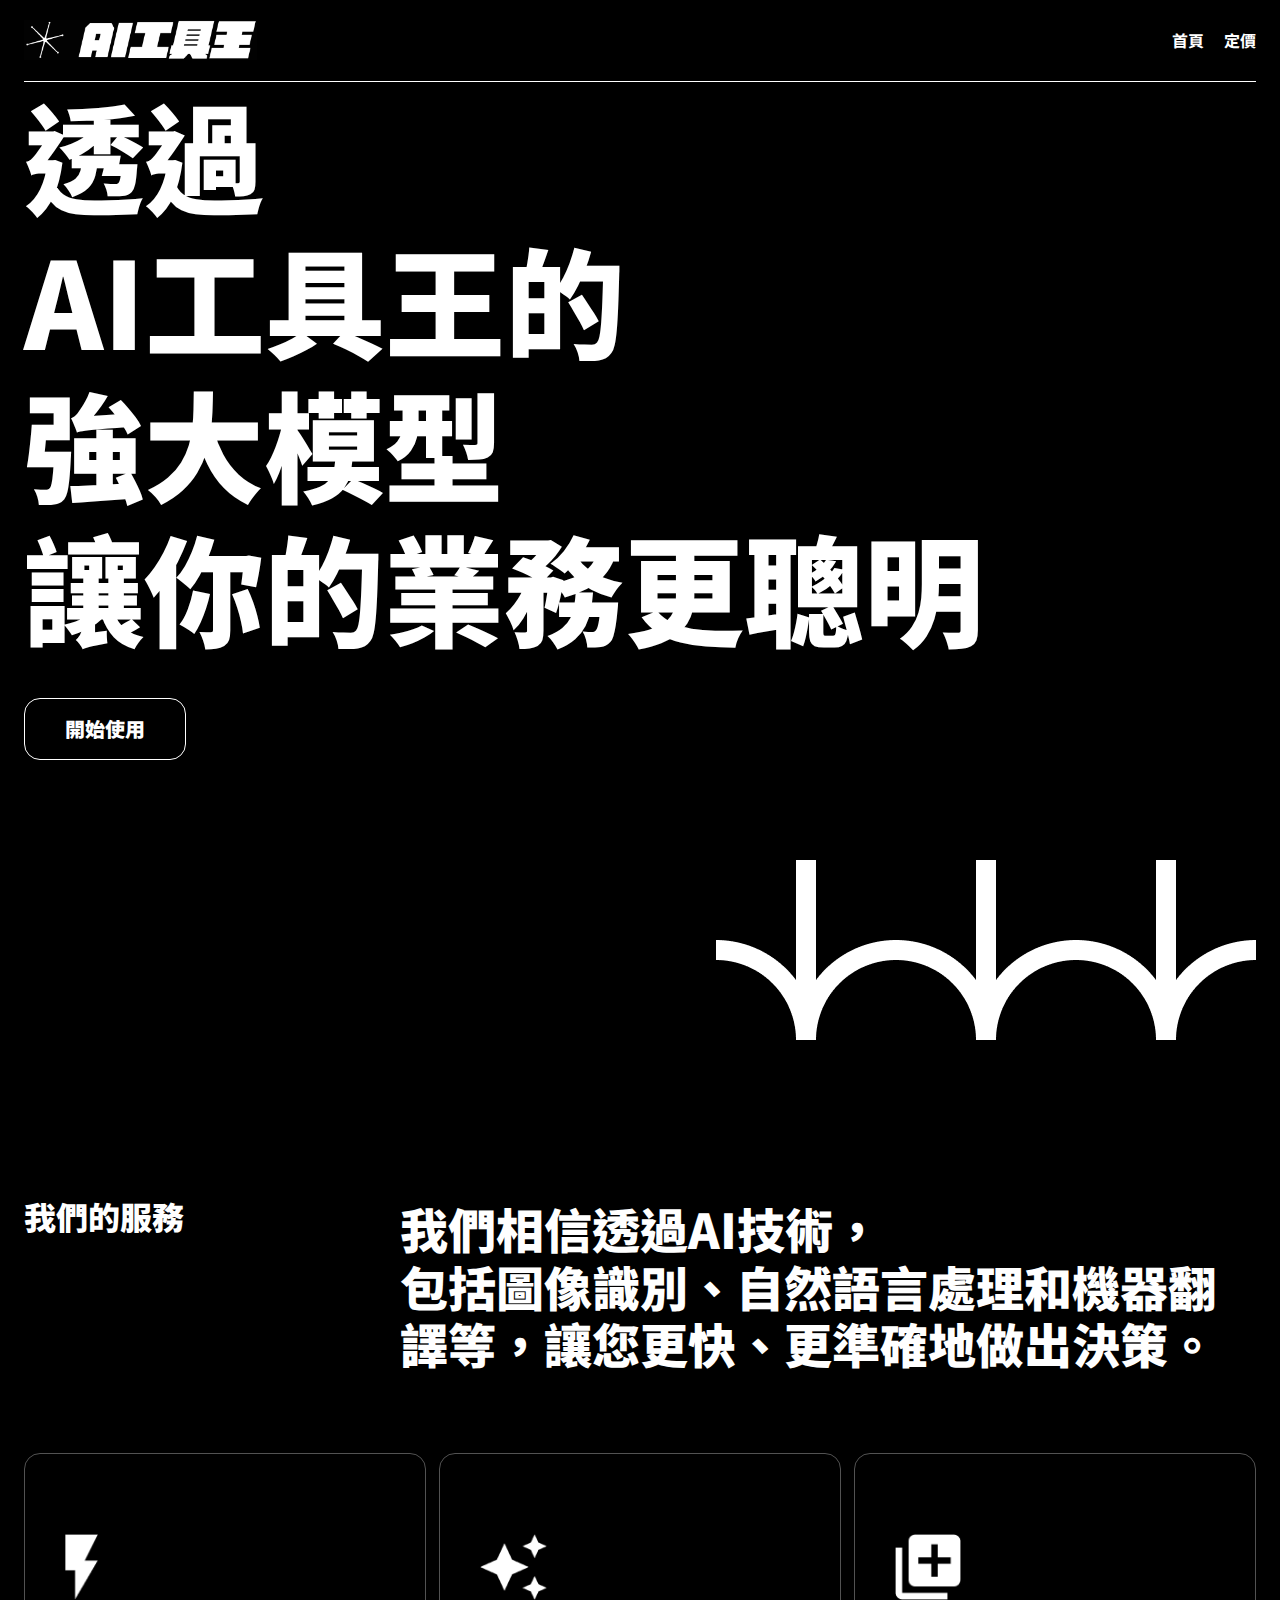
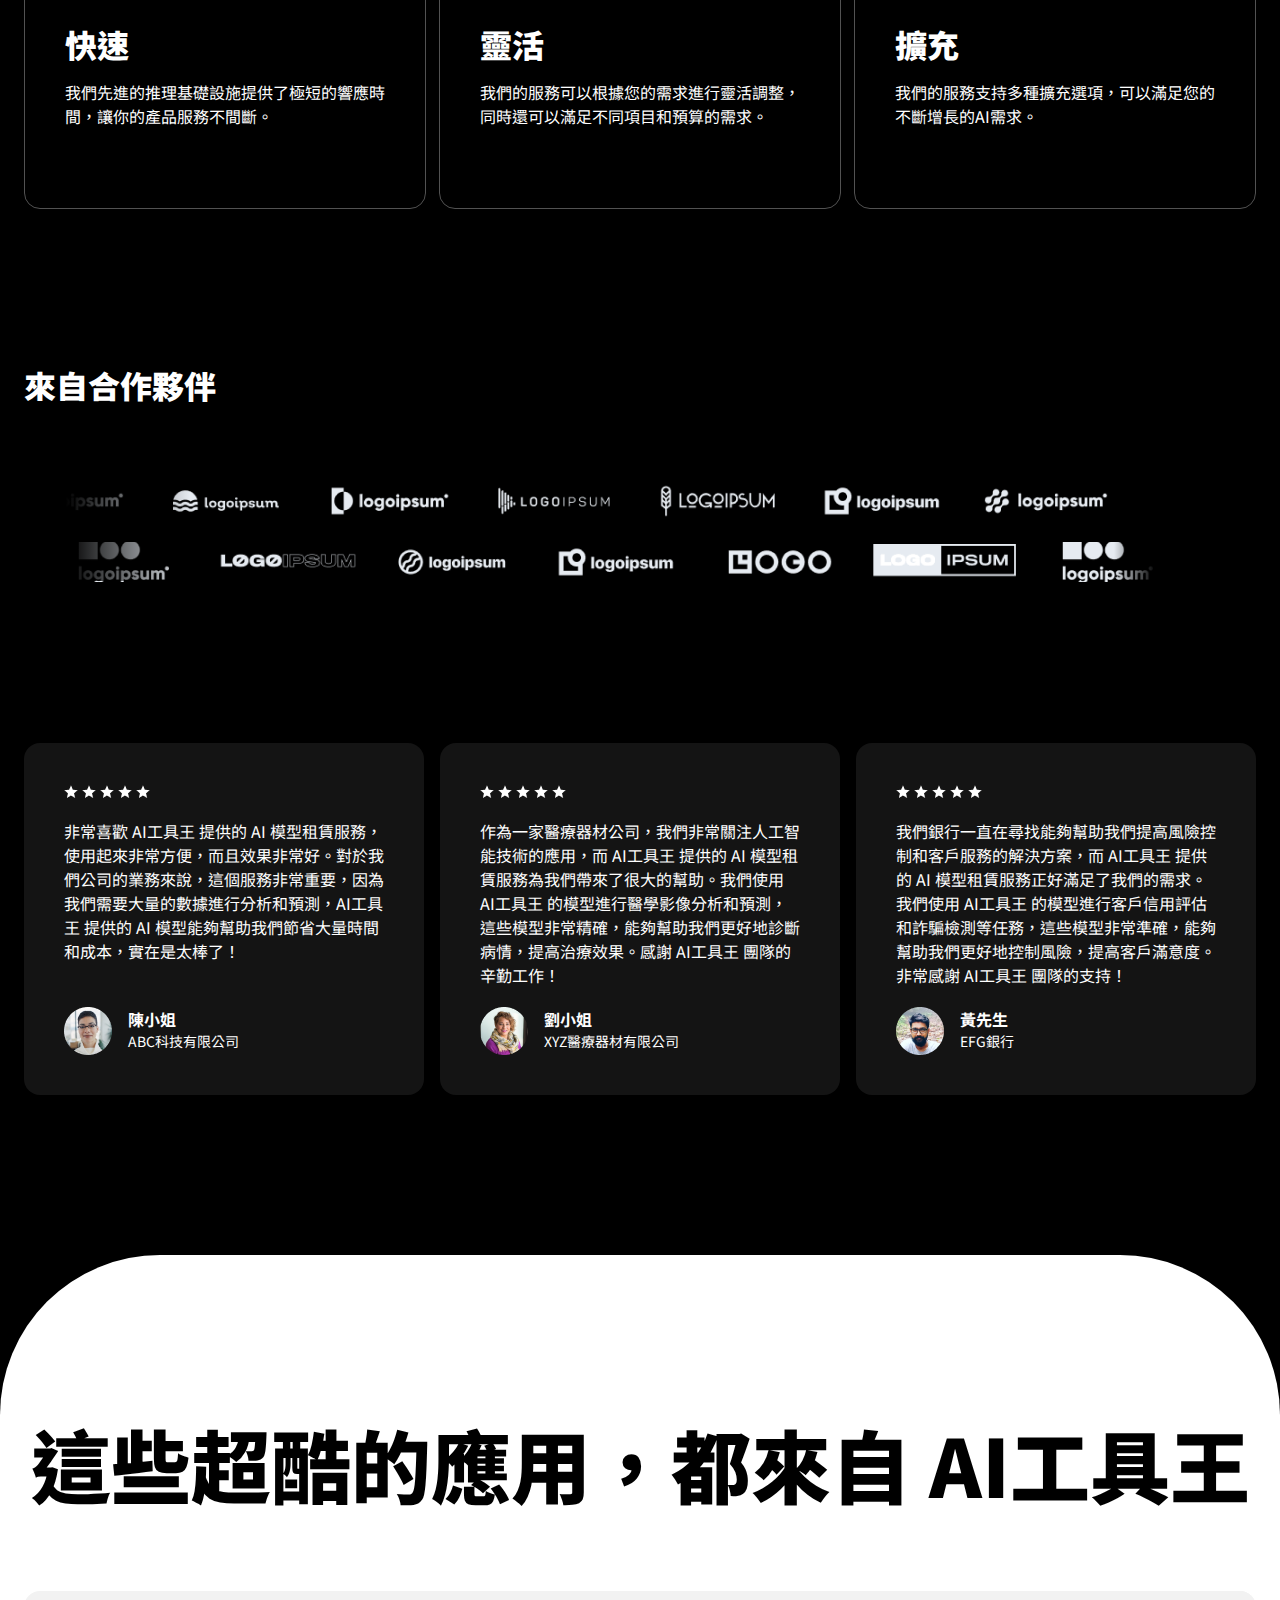
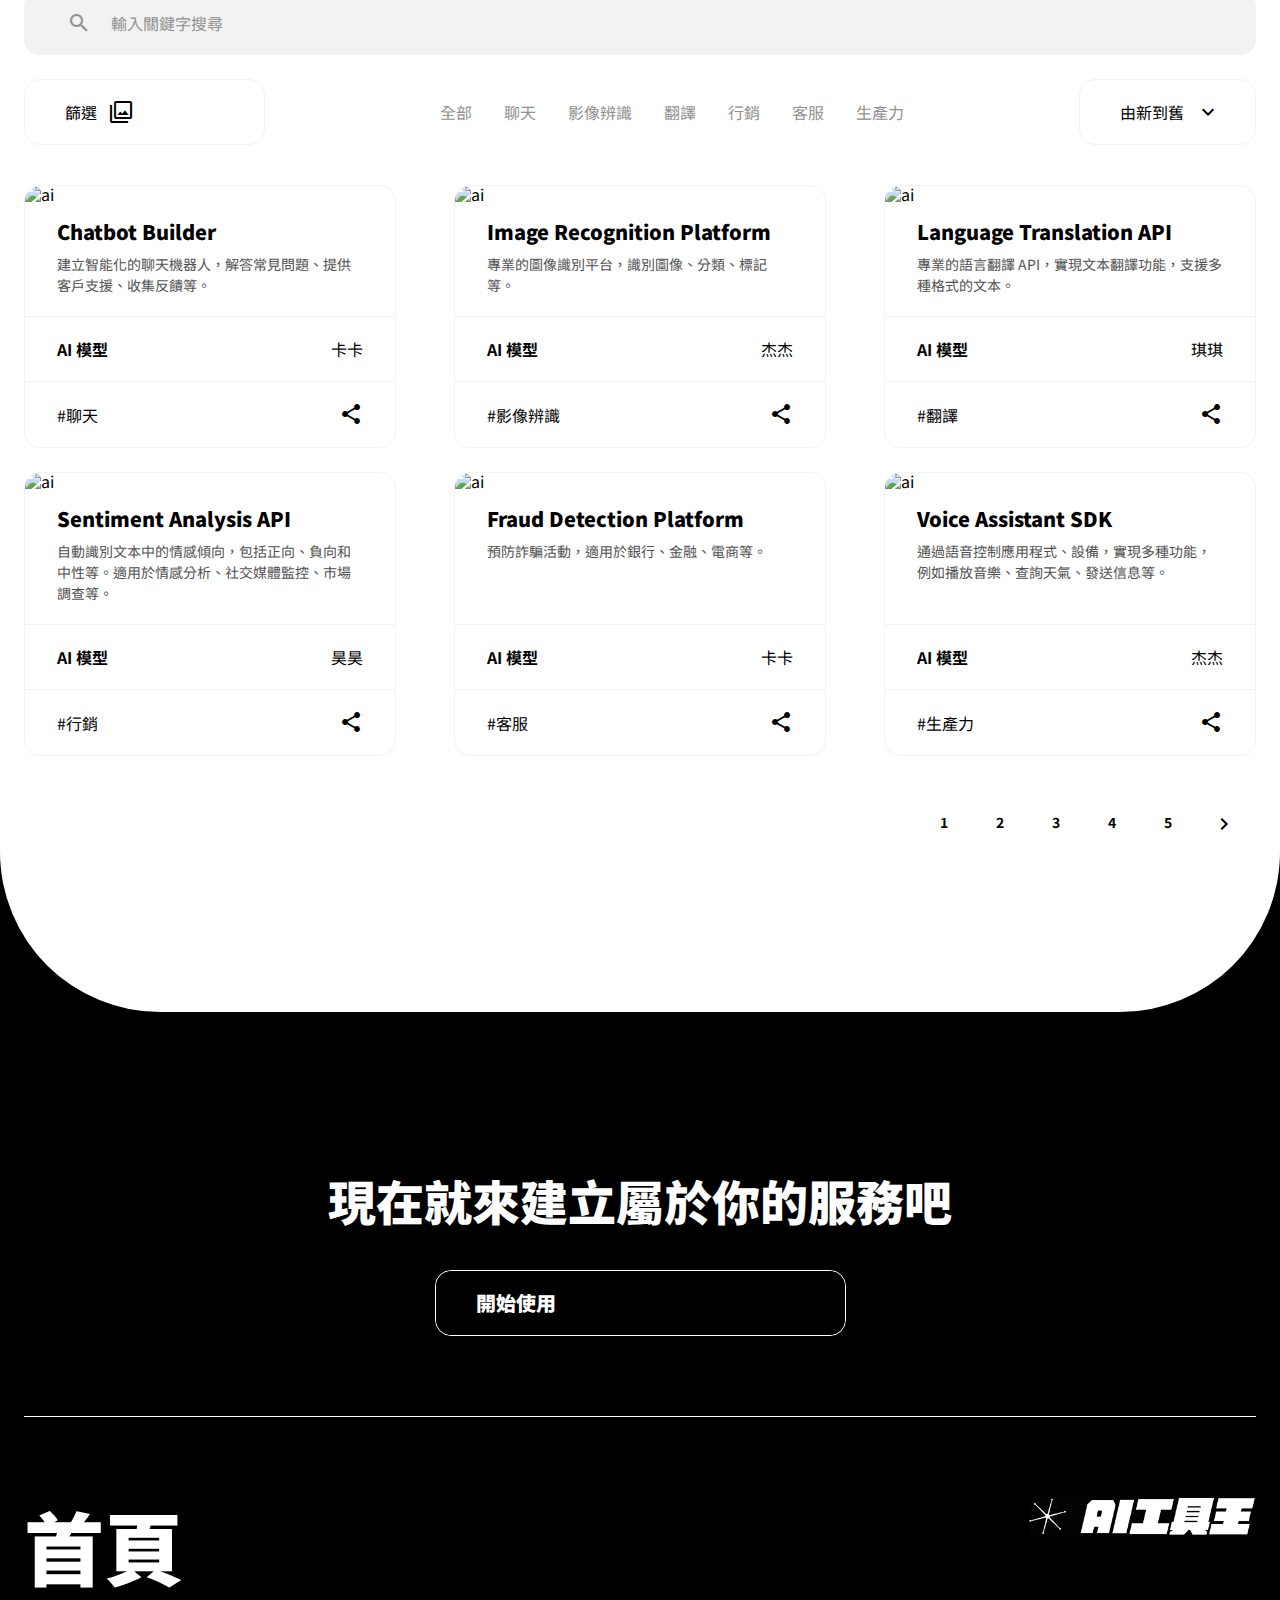
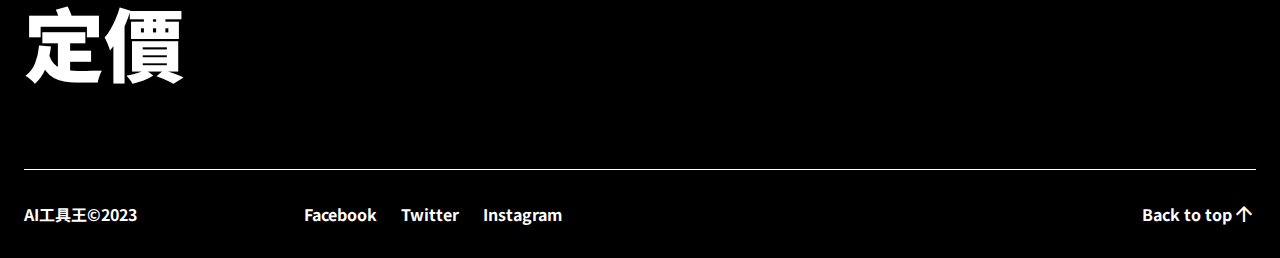
==== index.html @ cfaed9cd "lv2" ====
<!DOCTYPE html>
<html lang="en">
  <head>
    <meta charset="UTF-8" />
    <meta http-equiv="X-UA-Compatible" content="IE=edge" />
    <meta name="viewport" content="width=device-width, initial-scale=1.0" />
    <link
      href="https://fonts.googleapis.com/icon?family=Material+Icons"
      rel="stylesheet"
    />
    <link
      href="https://fonts.googleapis.com/css2?family=Noto+Sans+TC:wght@400;700;900&display=swap"
      rel="stylesheet"
    />
    <link
      rel="stylesheet"
      href="https://unpkg.com/swiper@8/swiper-bundle.min.css"
    />
    <script
      src="https://code.jquery.com/jquery-3.4.1.min.js"
      integrity="sha256-CSXorXvZcTkaix6Yvo6HppcZGetbYMGWSFlBw8HfCJo="
      crossorigin="anonymous"
    ></script>
    <link rel="stylesheet" href="./style.css" />
    <title>AI工具王</title>
  </head>
  <body>
    <div class="wrap">
      <!-- navbar -->
      <nav>
        <div class="nav-logo">
          <a href="#"><img src="./img/logo.png" alt="logo" /></a>
        </div>
        <button class="hbgIcon" type="button">
          <img src="./img/hamburger.png" alt="hamburger" />
        </button>
        <div class="menu">
          <ul>
            <li><a href="./index.html">首頁</a></li>
            <li><a href="./page.html">定價</a></li>
          </ul>
        </div>
      </nav>
      <main>
        <!-- landing page -->
        <div class="landing">
          <div class="landing-top">
            <h1>
              透過
              <br />
              AI工具王的
              <br />
              強大模型
              <br />
              讓你的業務更聰明
            </h1>
            <input type="button" value="開始使用" />
          </div>
          <div class="animate">
            <img class="img1" src="./img/3.png" alt="grass" />
            <img class="img2" src="./img/3.png" alt="grass" />
            <img class="img3" src="./img/3.png" alt="grass" />
          </div>
        </div>
        <!-- service -->
        <div class="service">
          <div class="service-left">
            <h2>我們的服務</h2>
          </div>
          <div class="service-right">
            <p>
              我們相信透過AI技術，
              <br />
              包括圖像識別、自然語言處理和機器翻譯等，讓您更快、更準確地做出決策。
            </p>
          </div>
        </div>
        <!-- benefit -->
        <div class="benefit">
          <div class="card">
            <img src="./img/Vector.png" alt="flash" />
            <h3>快速</h3>
            <p>
              我們先進的推理基礎設施提供了極短的響應時間，讓你的產品服務不間斷。
            </p>
          </div>
          <div class="card">
            <img src="./img/Vector (1).png" alt="flex" />
            <h3>靈活</h3>
            <p>
              我們的服務可以根據您的需求進行靈活調整，同時還可以滿足不同項目和預算的需求。
            </p>
          </div>
          <div class="card">
            <img src="./img/Vector (2).png" alt="bonus" />
            <h3>擴充</h3>
            <p>我們的服務支持多種擴充選項，可以滿足您的不斷增長的AI需求。</p>
          </div>
        </div>
        <!-- partner -->
        <div class="partner">
          <div class="partner-top">
            <h2>來自合作夥伴</h2>
          </div>
          <div class="partner-down">
            <div class="mask-left"></div>
            <div class="mask-right"></div>
            <div class="scrollable-container">
              <div class="p-top">
                <img src="./img/sectionC/1.png" alt="partner" />
                <img src="./img/sectionC/2.png" alt="partner" />
                <img src="./img/sectionC/3.png" alt="partner" />
                <img src="./img/sectionC/4.png" alt="partner" />
                <img src="./img/sectionC/5.png" alt="partner" />
                <img src="./img/sectionC/6.png" alt="partner" />
                <img src="./img/sectionC/7.png" alt="partner" />
                <img src="./img/sectionC/2.png" alt="partner" />
              </div>
              <div class="p-down">
                <img src="./img/sectionC/8.png" alt="partner" />
                <img src="./img/sectionC/9.png" alt="partner" />
                <img src="./img/sectionC/10.png" alt="partner" />
                <img src="./img/sectionC/11.png" alt="partner" />
                <img src="./img/sectionC/12.png" alt="partner" />
                <img src="./img/sectionC/13.png" alt="partner" />
                <img src="./img/sectionC/14.png" alt="partner" />
              </div>
            </div>
          </div>
        </div>
        <!-- share -->

        <!-- Slider main container -->
        <div class="swiper">
          <!-- Additional required wrapper -->
          <div class="swiper-wrapper">
            <!-- Slides -->
            <div class="swiper-slide">
              <div class="share">
                <div class="share-top">
                  <ul>
                    <li><img src="./img/sectionD/star.png" alt="star" /></li>
                    <li><img src="./img/sectionD/star.png" alt="star" /></li>
                    <li><img src="./img/sectionD/star.png" alt="star" /></li>
                    <li><img src="./img/sectionD/star.png" alt="star" /></li>
                    <li><img src="./img/sectionD/star.png" alt="star" /></li>
                  </ul>
                  <p>
                    非常喜歡 AI工具王 提供的 AI
                    模型租賃服務，使用起來非常方便，而且效果非常好。對於我們公司的業務來說，這個服務非常重要，因為我們需要大量的數據進行分析和預測，AI工具王
                    提供的 AI 模型能夠幫助我們節省大量時間和成本，實在是太棒了！
                  </p>
                </div>
                <div class="share-down">
                  <img src="./img/sectionD/chen.png" alt="ms.chen" />
                  <div class="br">
                    <span>陳小姐</span>
                    <p>ABC科技有限公司</p>
                  </div>
                </div>
              </div>
            </div>
            <div class="swiper-slide">
              <div class="share">
                <div class="share-top">
                  <ul>
                    <li><img src="./img/sectionD/star.png" alt="star" /></li>
                    <li><img src="./img/sectionD/star.png" alt="star" /></li>
                    <li><img src="./img/sectionD/star.png" alt="star" /></li>
                    <li><img src="./img/sectionD/star.png" alt="star" /></li>
                    <li><img src="./img/sectionD/star.png" alt="star" /></li>
                  </ul>
                  <p>
                    作為一家醫療器材公司，我們非常關注人工智能技術的應用，而
                    AI工具王 提供的 AI
                    模型租賃服務為我們帶來了很大的幫助。我們使用 AI工具王
                    的模型進行醫學影像分析和預測，這些模型非常精確，能夠幫助我們更好地診斷病情，提高治療效果。感謝
                    AI工具王 團隊的辛勤工作！
                  </p>
                </div>
                <div class="share-down">
                  <img src="./img/sectionD/liu.png" alt="ms.liu" />
                  <div class="br">
                    <span>劉小姐</span>
                    <p>XYZ醫療器材有限公司</p>
                  </div>
                </div>
              </div>
            </div>
            <div class="swiper-slide">
              <div class="share">
                <div class="share-top">
                  <ul>
                    <li><img src="./img/sectionD/star.png" alt="star" /></li>
                    <li><img src="./img/sectionD/star.png" alt="star" /></li>
                    <li><img src="./img/sectionD/star.png" alt="star" /></li>
                    <li><img src="./img/sectionD/star.png" alt="star" /></li>
                    <li><img src="./img/sectionD/star.png" alt="star" /></li>
                  </ul>
                  <p>
                    我們銀行一直在尋找能夠幫助我們提高風險控制和客戶服務的解決方案，而
                    AI工具王 提供的 AI
                    模型租賃服務正好滿足了我們的需求。我們使用 AI工具王
                    的模型進行客戶信用評估和詐騙檢測等任務，這些模型非常準確，能夠幫助我們更好地控制風險，提高客戶滿意度。非常感謝
                    AI工具王 團隊的支持！
                  </p>
                </div>
                <div class="share-down">
                  <img src="./img/sectionD/huang.png" alt="mr.huang" />
                  <div class="br">
                    <span>黃先生</span>
                    <p>EFG銀行</p>
                  </div>
                </div>
              </div>
            </div>
          </div>

          <!-- If we need navigation buttons -->
          <div class="swiper-pagination"></div>
        </div>

        <div class="share-block">
          <div class="share">
            <div class="share-top">
              <ul>
                <li><img src="./img/sectionD/star.png" alt="star" /></li>
                <li><img src="./img/sectionD/star.png" alt="star" /></li>
                <li><img src="./img/sectionD/star.png" alt="star" /></li>
                <li><img src="./img/sectionD/star.png" alt="star" /></li>
                <li><img src="./img/sectionD/star.png" alt="star" /></li>
              </ul>
              <p>
                非常喜歡 AI工具王 提供的 AI
                模型租賃服務，使用起來非常方便，而且效果非常好。對於我們公司的業務來說，這個服務非常重要，因為我們需要大量的數據進行分析和預測，AI工具王
                提供的 AI 模型能夠幫助我們節省大量時間和成本，實在是太棒了！
              </p>
            </div>
            <div class="share-down">
              <img src="./img/sectionD/chen.png" alt="ms.chen" />
              <div class="br">
                <span>陳小姐</span>
                <p>ABC科技有限公司</p>
              </div>
            </div>
          </div>
          <div class="share">
            <div class="share-top">
              <ul>
                <li><img src="./img/sectionD/star.png" alt="star" /></li>
                <li><img src="./img/sectionD/star.png" alt="star" /></li>
                <li><img src="./img/sectionD/star.png" alt="star" /></li>
                <li><img src="./img/sectionD/star.png" alt="star" /></li>
                <li><img src="./img/sectionD/star.png" alt="star" /></li>
              </ul>
              <p>
                作為一家醫療器材公司，我們非常關注人工智能技術的應用，而
                AI工具王 提供的 AI 模型租賃服務為我們帶來了很大的幫助。我們使用
                AI工具王
                的模型進行醫學影像分析和預測，這些模型非常精確，能夠幫助我們更好地診斷病情，提高治療效果。感謝
                AI工具王 團隊的辛勤工作！
              </p>
            </div>
            <div class="share-down">
              <img src="./img/sectionD/liu.png" alt="ms.liu" />
              <div class="br">
                <span>劉小姐</span>
                <p>XYZ醫療器材有限公司</p>
              </div>
            </div>
          </div>
          <div class="share">
            <div class="share-top">
              <ul>
                <li><img src="./img/sectionD/star.png" alt="star" /></li>
                <li><img src="./img/sectionD/star.png" alt="star" /></li>
                <li><img src="./img/sectionD/star.png" alt="star" /></li>
                <li><img src="./img/sectionD/star.png" alt="star" /></li>
                <li><img src="./img/sectionD/star.png" alt="star" /></li>
              </ul>
              <p>
                我們銀行一直在尋找能夠幫助我們提高風險控制和客戶服務的解決方案，而
                AI工具王 提供的 AI 模型租賃服務正好滿足了我們的需求。我們使用
                AI工具王
                的模型進行客戶信用評估和詐騙檢測等任務，這些模型非常準確，能夠幫助我們更好地控制風險，提高客戶滿意度。非常感謝
                AI工具王 團隊的支持！
              </p>
            </div>
            <div class="share-down">
              <img src="./img/sectionD/huang.png" alt="mr.huang" />
              <div class="br">
                <span>黃先生</span>
                <p>EFG銀行</p>
              </div>
            </div>
          </div>
        </div>
      </main>
    </div>

    <!-- section tool -->
    <section>
      <div class="bg-white">
        <div class="tools-width">
          <div class="tools">
            <h2>這些超酷的應用，都來自 AI工具王</h2>
            <div class="search">
              <a href="#"> <span class="material-icons"> search </span></a>
              <input class="tools-input" type="input" value="輸入關鍵字搜尋" />
            </div>

            <!-- tools search -->
            <div class="tools-search">
              <div class="input-img">
                <input type="button" value="篩選" />
                <span class="material-icons"> filter_alt </span>
              </div>

              <div class="ul-list">
                <ul>
                  <li><a href="#">全部</a></li>
                  <li><a href="#">聊天</a></li>
                  <li><a href="#">影像辨識</a></li>
                  <li><a href="#">翻譯</a></li>
                  <li><a href="#">行銷</a></li>
                  <li><a href="#">客服</a></li>
                  <li><a href="#">生產力</a></li>
                </ul>
              </div>

              <div class="input-img">
                <input type="button" value="由新到舊" />
                <span class="material-icons"> expand_more</span>
              </div>
            </div>

            <!-- tools list -->
            <div class="tool-list">
              <ul class="containerB">
                <li class="card">
                  <div class="card-img">
                    <img
                      src="https://raw.githubusercontent.com/hexschool/2022-web-layout-training/main/2023web-camp/tool1.png"
                      alt="ai"
                    />
                  </div>
                  <h3>Chatbot Builder</h3>
                  <p class="cardP">
                    建立智能化的聊天機器人，解答常見問題、提供客戶支援、收集反饋等。
                  </p>
                  <div class="card-item">
                    <p class="pBold">AI 模型</p>
                    <p>卡卡</p>
                  </div>
                  <div class="card-item">
                    <span>#聊天</span>
                    <a href="#"><span class="material-icons"> share </span></a>
                  </div>
                </li>
                <!-- <li class="card" id="list"></li> -->

                <li class="card">
                  <div class="card-img">
                    <img
                      src="https://github.com/hexschool/2022-web-layout-training/blob/main/2023web-camp/tool2.png?raw=true"
                      alt="ai"
                    />
                  </div>

                  <h3>Image Recognition Platform</h3>
                  <p class="cardP">
                    專業的圖像識別平台，識別圖像、分類、標記等。
                  </p>
                  <div class="card-item">
                    <p class="pBold">AI 模型</p>
                    <p>杰杰</p>
                  </div>
                  <div class="card-item">
                    <span>#影像辨識</span>
                    <a href="#"><span class="material-icons"> share </span></a>
                  </div>
                </li>

                <li class="card">
                  <div class="card-img">
                    <img
                      src="https://github.com/hexschool/2022-web-layout-training/blob/main/2023web-camp/tool3.png?raw=true"
                      alt="ai"
                    />
                  </div>

                  <h3>Language Translation API</h3>
                  <p class="cardP">
                    專業的語言翻譯 API，實現文本翻譯功能，支援多種格式的文本。
                  </p>
                  <div class="card-item">
                    <p class="pBold">AI 模型</p>
                    <p>琪琪</p>
                  </div>
                  <div class="card-item">
                    <span>#翻譯</span>
                    <a href="#"><span class="material-icons"> share </span></a>
                  </div>
                </li>

                <li class="card">
                  <div class="card-img">
                    <img
                      src="https://github.com/hexschool/2022-web-layout-training/blob/main/2023web-camp/tool4.png?raw=true"
                      alt="ai"
                    />
                  </div>

                  <h3>Sentiment Analysis API</h3>
                  <p class="cardP">
                    自動識別文本中的情感傾向，包括正向、負向和中性等。適用於情感分析、社交媒體監控、市場調查等。
                  </p>
                  <div class="card-item">
                    <p class="pBold">AI 模型</p>
                    <p>昊昊</p>
                  </div>
                  <div class="card-item">
                    <span>#行銷</span>
                    <a href="#"><span class="material-icons"> share </span></a>
                  </div>
                </li>

                <li class="card">
                  <div class="card-img">
                    <img
                      src="https://github.com/hexschool/2022-web-layout-training/blob/main/2023web-camp/tool5.png?raw=true"
                      alt="ai"
                    />
                  </div>

                  <h3>Fraud Detection Platform</h3>
                  <p class="cardP">預防詐騙活動，適用於銀行、金融、電商等。</p>
                  <div class="card-item">
                    <p class="pBold">AI 模型</p>
                    <p>卡卡</p>
                  </div>
                  <div class="card-item">
                    <span>#客服</span>
                    <a href="#"><span class="material-icons"> share </span></a>
                  </div>
                </li>

                <li class="card">
                  <div class="card-img">
                    <img
                      src="https://github.com/hexschool/2022-web-layout-training/blob/main/2023web-camp/tool6.png?raw=true"
                      alt="ai"
                    />
                  </div>

                  <h3>Voice Assistant SDK</h3>
                  <p class="cardP">
                    通過語音控制應用程式、設備，實現多種功能，例如播放音樂、查詢天氣、發送信息等。
                  </p>
                  <div class="card-item">
                    <p class="pBold">AI 模型</p>
                    <p>杰杰</p>
                  </div>
                  <div class="card-item">
                    <span>#生產力</span>
                    <a href="#"><span class="material-icons"> share </span></a>
                  </div>
                </li>
              </ul>
            </div>
            <!-- tools pagenation -->
            <div class="pagenation">
              <ul>
                <li><a href="#">1</a></li>
                <li><a href="#">2</a></li>
                <li><a href="#">3</a></li>
                <li><a href="#">4</a></li>
                <li><a href="#">5</a></li>
                <li>
                  <a href="#"
                    ><span class="material-icons"> navigate_next </span></a
                  >
                </li>
              </ul>
            </div>
          </div>
        </div>
      </div>
    </section>

    <footer>
      <div class="switch">
        <h2>現在就來建立屬於你的服務吧</h2>
        <div class="input-imgB">
          <a href="#">
            開始使用
            <span class="material-icons"> north_east </span></a
          >
        </div>
      </div>

      <!-- footer -->
      <div class="footer">
        <div class="footer-top">
          <div class="top-L">
            <h2>
              首頁
              <br />
              定價
            </h2>
          </div>
          <div class="top-R">
            <a href="#"><img src="./img/logo.png" alt="logo" /></a>
          </div>
        </div>
        <div class="footer-bottom">
          <div class="bottom-L">
            <p>AI工具王©2023</p>
          </div>
          <div class="bottom-M">
            <a href="#">Facebook</a>
            <a href="#">Twitter</a>
            <a href="#">Instagram</a>
          </div>
          <div class="bottom-R">
            <button type="button" id="BackTop" class="toTop">
              Back to top<span class="material-icons"> arrow_upward </span>
            </button>
          </div>
        </div>
      </div>
    </footer>
    <script src="https://unpkg.com/swiper@8/swiper-bundle.min.js"></script>
    <script src="./all.js"></script>
  </body>
</html>
---- style.css ----
* {
  margin: 0;
  padding: 0;
  border: 0;
  font-size: 100%;
  font: inherit;
  vertical-align: baseline;
  font-family: "Noto Sans TC", sans-serif;
}

/* HTML5 display-role reset for older browsers */
article, aside, details, figcaption, figure,
footer, header, hgroup, menu, nav, section {
  display: block;
}

body {
  line-height: 1;
  background-color: #000;
}

ol, ul {
  list-style: none;
}

blockquote, q {
  quotes: none;
}

blockquote:before, blockquote:after,
q:before, q:after {
  content: "";
  content: none;
}

table {
  border-collapse: collapse;
  border-spacing: 0;
}

img {
  max-width: 100%;
  height: auto;
}

/* --blank line-- */
.wrap {
  margin: 0 auto;
  max-width: 1296px;
  padding: 0 24px;
}

nav {
  display: flex;
  align-items: center;
  justify-content: space-between;
  border-bottom: 1px solid white;
}
nav .nav-logo {
  width: 18.89%;
  margin: 20px 0;
}
nav .hbgIcon {
  display: none;
}
nav .menu ul {
  display: flex;
  color: #fff;
}
nav .menu a {
  margin-left: 20px;
  font-weight: 700;
  color: #fff;
  text-decoration: none;
}

main .landing-top h1 {
  color: #fff;
  font-weight: 900;
  font-size: 120px;
  line-height: 1.2;
}
main .landing-top input {
  color: #fff;
  background-color: #000;
  border: 1px solid #fff;
  padding: 20px 40px;
  border-radius: 16px;
  font-size: 20px;
  font-weight: 900;
  margin-top: 40px;
  cursor: pointer;
}
main .landing-top input:hover {
  background-color: #fff;
  color: #000;
}
main .animate {
  display: flex;
  justify-content: flex-end;
  margin-top: 100px;
  background: transparent;
  overflow: hidden;
}
main .service {
  display: flex;
  flex-wrap: wrap;
  justify-content: space-between;
  color: #fff;
  margin-top: 160px;
}
main .service .service-left {
  font-size: 32px;
  font-weight: 900;
  margin-bottom: 24px;
}
main .service .service-right {
  font-size: 48px;
  font-weight: 900;
  line-height: 1.2;
  max-width: 856px;
}
main .benefit {
  display: flex;
  justify-content: space-between;
  margin-top: 80px;
}
main .benefit .card {
  padding: 80px 40px;
  color: #fff;
  border: 1px solid #525252;
  border-radius: 16px;
  width: 26%;
}
main .benefit .card img {
  height: 66.67px;
  margin-bottom: 26.67px;
}
main .benefit .card h3 {
  color: #fff;
  font-size: 32px;
  font-weight: 900;
}
main .benefit .card p {
  margin-top: 20px;
  line-height: 1.5;
}
main .partner {
  margin-top: 160px;
}
main .partner .partner-top {
  color: #fff;
  font-size: 32px;
  font-weight: 900;
}
main .partner .mask-left {
  width: 13%;
  height: 20%;
  background: linear-gradient(to right, rgb(0, 0, 0) 0%, rgb(0, 0, 0) 25%, rgba(0, 0, 0, 0) 100%);
  position: absolute;
}
main .partner .mask-right {
  width: 13%;
  height: 20%;
  background: linear-gradient(to right, rgba(0, 0, 0, 0) 0%, rgb(0, 0, 0) 25%, rgb(0, 0, 0) 100%);
  position: absolute;
  right: 0;
}
main .partner .scrollable-container {
  overflow-x: auto;
  white-space: nowrap;
}
main .partner .p-top {
  margin: 80px 20px 0 20px;
}
main .partner .p-down {
  margin: 20px 20px 160px 20px;
}
main .share-block {
  display: flex;
  justify-content: space-between;
  color: #fff;
  margin-bottom: 160px;
}
main .share-block .share {
  display: flex;
  flex-direction: column;
  justify-content: space-between;
  width: 26%;
  background: rgba(255, 255, 255, 0.08);
  border-radius: 16px;
  padding: 40px;
}
main .share-block .share .share-top ul {
  display: flex;
  margin-bottom: 20px;
}
main .share-block .share .share-top li {
  margin-right: 4px;
}
main .share-block .share .share-top p {
  line-height: 1.5;
  margin-bottom: 20px;
}
main .share-block .share .share-down {
  display: flex;
  align-items: center;
}
main .share-block .share .share-down .br {
  margin: 0 0 0 16px;
}
main .share-block .share .share-down .br span {
  font-weight: 700;
}
main .share-block .share .share-down .br p {
  margin-top: 4px;
  font-size: 14px;
  line-height: 21px;
}
main .swiper {
  display: none;
}

section {
  /* big white */
  /* tools content */
  /* tools search */
  /* tools list */
  /* tools pagenation */
}
section .bg-white {
  background-color: #fff;
  border-radius: 160px;
  padding: 160px 0;
  margin-bottom: 80px;
}
section .tools-width {
  max-width: 1296px;
  margin: 0 auto;
  padding: 0 24px;
}
section .tools h2 {
  font-size: 80px;
  font-weight: 900;
  line-height: 1.2;
  margin-bottom: 80px;
  text-align: center;
}
section .search {
  display: flex;
  align-items: center;
  background: #F2F2F2;
  border-radius: 16px;
  margin-bottom: 24px;
}
section .search span {
  color: #919191;
  margin-left: 43px;
  padding: 20px 0;
}
section .tools-input {
  width: 100%;
  background: #F2F2F2;
  border-radius: 16px;
  padding: 20px;
  color: #919191;
  cursor: pointer;
}
section .tools-search {
  display: flex;
  justify-content: space-between;
  align-items: center;
  margin-bottom: 40px;
  flex-wrap: wrap;
}
section .input-img {
  padding: 20px 34.7px 20px 40px;
  display: flex;
  border: 1px solid #F2F2F2;
  border-radius: 16px;
  cursor: pointer;
}
section .input-img input {
  margin-right: 12px;
  background-color: #fff;
}
section .ul-list {
  overflow-x: auto;
  white-space: nowrap;
}
section .ul-list ul {
  display: flex;
}
section .ul-list li a {
  display: block;
  padding: 8px 16px;
  color: #919191;
  text-decoration: none;
  line-height: 1.5;
}
section .ul-list li a:hover {
  background: #F2F2F2;
  border-radius: 16px;
}
section .containerB {
  display: flex;
  flex-wrap: wrap;
  justify-content: space-between;
}
section .card {
  display: flex;
  flex-direction: column;
  border: 1px solid #F2F2F2;
  border-radius: 16px;
  width: 30%;
  overflow: hidden;
  margin-bottom: 24px;
}
section .card h3 {
  font-weight: 900;
  font-size: 20px;
  margin: 20px 32px 12px 32px;
}
section .cardP {
  font-size: 14px;
  line-height: 1.5;
  color: #525252;
  margin: 0 32px 20px 32px;
  flex-grow: 1;
}
section .card-item {
  display: flex;
  justify-content: space-between;
  align-items: center;
  padding: 20px 32px;
  border-top: 1px solid #F2F2F2;
}
section .card-item a {
  color: #000;
}
section .pBold {
  font-weight: 700;
  font-size: 16px;
  line-height: 1.5;
}
section .card-img {
  overflow: hidden;
}
section .card img:hover {
  transform: scale(1.2);
  transition: all 0.2s ease-out;
}
section .pagenation {
  margin-top: 16px;
}
section .pagenation ul {
  display: flex;
  justify-content: flex-end;
  padding-right: 4px;
}
section .pagenation a {
  display: flex;
  align-items: center;
  justify-content: center;
  font-weight: 700;
  font-size: 14px;
  line-height: 1.5;
  text-decoration: none;
  color: #020202;
  padding: 16px 4px;
  width: 48px;
}
section .pagenation a:hover {
  background: #000000;
  color: #fff;
  border-radius: 16px;
}

footer {
  max-width: 1296px;
  margin: 0 auto;
  padding: 0 24px;
  /* footer */
}
footer .switch {
  padding: 80px 0;
  color: #fff;
  display: flex;
  flex-direction: column;
  align-items: center;
}
footer .switch h2 {
  font-weight: 900;
  font-size: 48px;
  line-height: 1.2;
  margin-bottom: 40px;
}
footer .input-imgB {
  align-items: center;
  display: flex;
  border: 1px solid white;
  border-radius: 16px;
}
footer .input-imgB a {
  display: flex;
  font-weight: 900;
  font-size: 20px;
  line-height: 1.2;
  padding: 20px 0px 20px 40px;
  background-color: #000;
  color: #fff;
  border-radius: 16px;
  text-decoration: none;
}
footer .input-imgB a:hover {
  background-color: #fff;
  color: #000;
}
footer .input-imgB span {
  padding-right: 37px;
  padding-left: 12px;
}
footer .footer {
  border-top: 1px solid white;
}
footer .footer-top {
  display: flex;
  justify-content: space-between;
  margin: 80px 0;
}
footer .footer-top .top-L h2 {
  font-weight: 900;
  font-size: 80px;
  line-height: 1.2;
  color: #fff;
}
footer .footer-top .top-R img {
  width: 228.99px;
}
footer .footer-bottom {
  border-top: 1px solid white;
  display: grid;
  grid-template-columns: 1fr 3fr auto;
  align-items: center;
  padding: 32px 0;
  flex-wrap: wrap;
}
footer .footer-bottom .bottom-L p, footer .footer-bottom .bottom-L a {
  font-weight: 700;
  font-size: 16px;
  line-height: 1.5;
  color: #fff;
  text-decoration: none;
}
footer .footer-bottom .bottom-L p {
  margin-right: 100px;
}
footer .footer-bottom .bottom-M a {
  font-weight: 700;
  font-size: 16px;
  line-height: 1.5;
  color: #fff;
  text-decoration: none;
  margin-right: 20px;
}
footer .footer-bottom .bottom-R button {
  display: flex;
  font-weight: 700;
  font-size: 16px;
  line-height: 1.5;
  color: #fff;
  background-color: #000000;
  text-decoration: none;
  cursor: pointer;
}

@keyframes animate {
  0%, 30% {
    transform: translateY(101%);
  }
  80%, 95% {
    transform: translateY(0);
  }
  100% {
    transform: translateY(-100%);
  }
}
.img1 {
  animation: animate 4s 2.5s both infinite;
  animation-duration: 6s;
  animation-iteration-count: infinite;
}

.img2 {
  animation: animate 4s 2s both infinite;
  animation-duration: 6s;
  animation-iteration-count: infinite;
}

.img3 {
  animation: animate 4s 1.5s both infinite;
  animation-duration: 6s;
  animation-iteration-count: infinite;
}

@media (max-width: 992px) {
  nav .nav-logo {
    width: 50%;
  }
  nav .hbgIcon {
    display: flex;
    background: none;
    cursor: pointer;
    height: 150%;
    margin-left: 50%;
  }
  nav .open li {
    top: 100%;
    width: 100%;
    transition: 0.3s ease-out;
    transform: scale(1, 0);
    transform-origin: top;
  }
  nav .menu ul {
    transform: scale(1, 1);
    position: absolute;
    top: 100px;
    right: 50px;
  }
  main .animate {
    margin-top: 180px;
  }
  main .landing .landing-top h1 {
    font-size: 48px;
    line-height: 1.2;
    margin-top: 40px;
  }
  main .landing .animate img {
    width: 33%;
  }
  main .service .service-left h2 {
    font-size: 20px;
  }
  main .service .service-right p {
    font-size: 32px;
    margin-bottom: 48px;
  }
  main .benefit {
    display: flex;
    flex-direction: column;
    align-items: center;
    margin: 0 40px;
  }
  main .benefit .card {
    width: 100%;
    margin: 12px 0;
  }
  main .partner {
    margin-top: 120px;
  }
  main .partner .partner-top h2 {
    font-size: 20px;
  }
  main .share-block {
    display: none;
  }
  main .swiper {
    display: flex;
    flex-direction: column;
    align-items: center;
    margin: 0 0 156px;
    color: #F2F2F2;
    width: 100%;
  }
  main .swiper-slide {
    display: flex;
    justify-content: center;
  }
  main .share {
    display: flex;
    flex-direction: column;
    width: 80%;
    background: rgba(255, 255, 255, 0.08);
    border-radius: 16px;
    padding: 40px;
  }
  main .share .share-top ul {
    display: flex;
    margin-bottom: 20px;
  }
  main .share .share-top li {
    margin-right: 4px;
  }
  main .share .share-top p {
    line-height: 1.5;
    margin-bottom: 20px;
    height: 150px;
  }
  main .share .share-down {
    display: flex;
    align-items: center;
  }
  main .share .share-down .br {
    margin: 0 0 0 16px;
  }
  main .share .share-down .br span {
    font-weight: 700;
  }
  main .share .share-down .br p {
    margin-top: 4px;
    font-size: 14px;
    line-height: 21px;
  }
  section .bg-white {
    border-radius: 20px;
  }
  section .ul-list {
    margin: 0 auto;
    margin-top: 32px;
    order: 1;
  }
  section .tools h2 {
    font-size: 32px;
    text-align: center;
    line-height: 1.2;
  }
  section .card {
    width: 48%;
  }
  section .card-img img {
    width: 100%;
    height: 100%;
  }
  footer .switch h2 {
    font-size: 32px;
    text-align: center;
  }
  footer .input-imgB {
    margin-bottom: 80px;
  }
  footer .footer-top {
    display: flex;
    flex-direction: column-reverse;
  }
  footer .footer-top .top-R {
    margin-bottom: 40px;
  }
  footer .footer-top .top-L h2 {
    font-size: 48px;
  }
}
@media (max-width: 767px) {
  section .card {
    width: 100%;
  }
  footer .footer-bottom {
    display: flex;
    justify-content: center;
  }
  footer .footer-bottom .bottom-L {
    margin-bottom: 24px;
  }
  footer .footer-bottom .bottom-M {
    order: 2;
  }
  footer .footer-bottom .bottom-R {
    margin-bottom: 24px;
  }
}/*# sourceMappingURL=style.css.map */
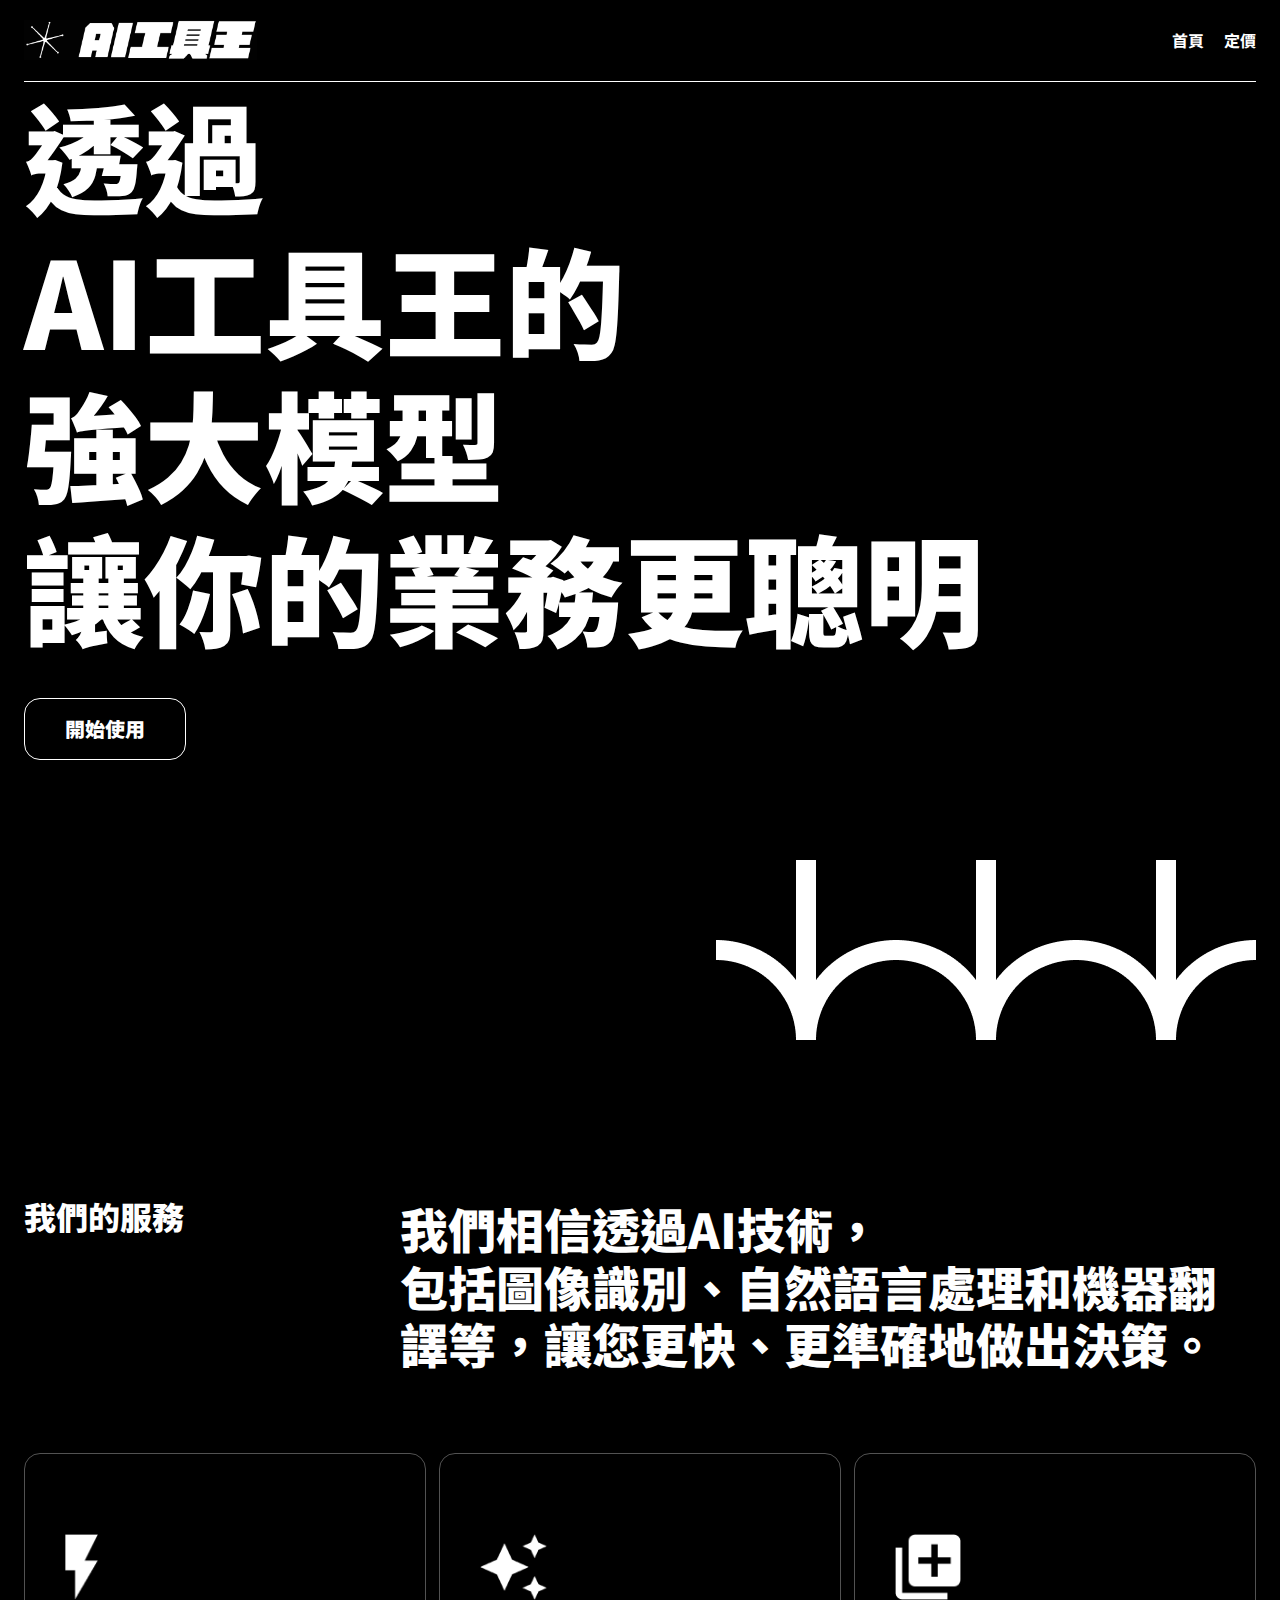
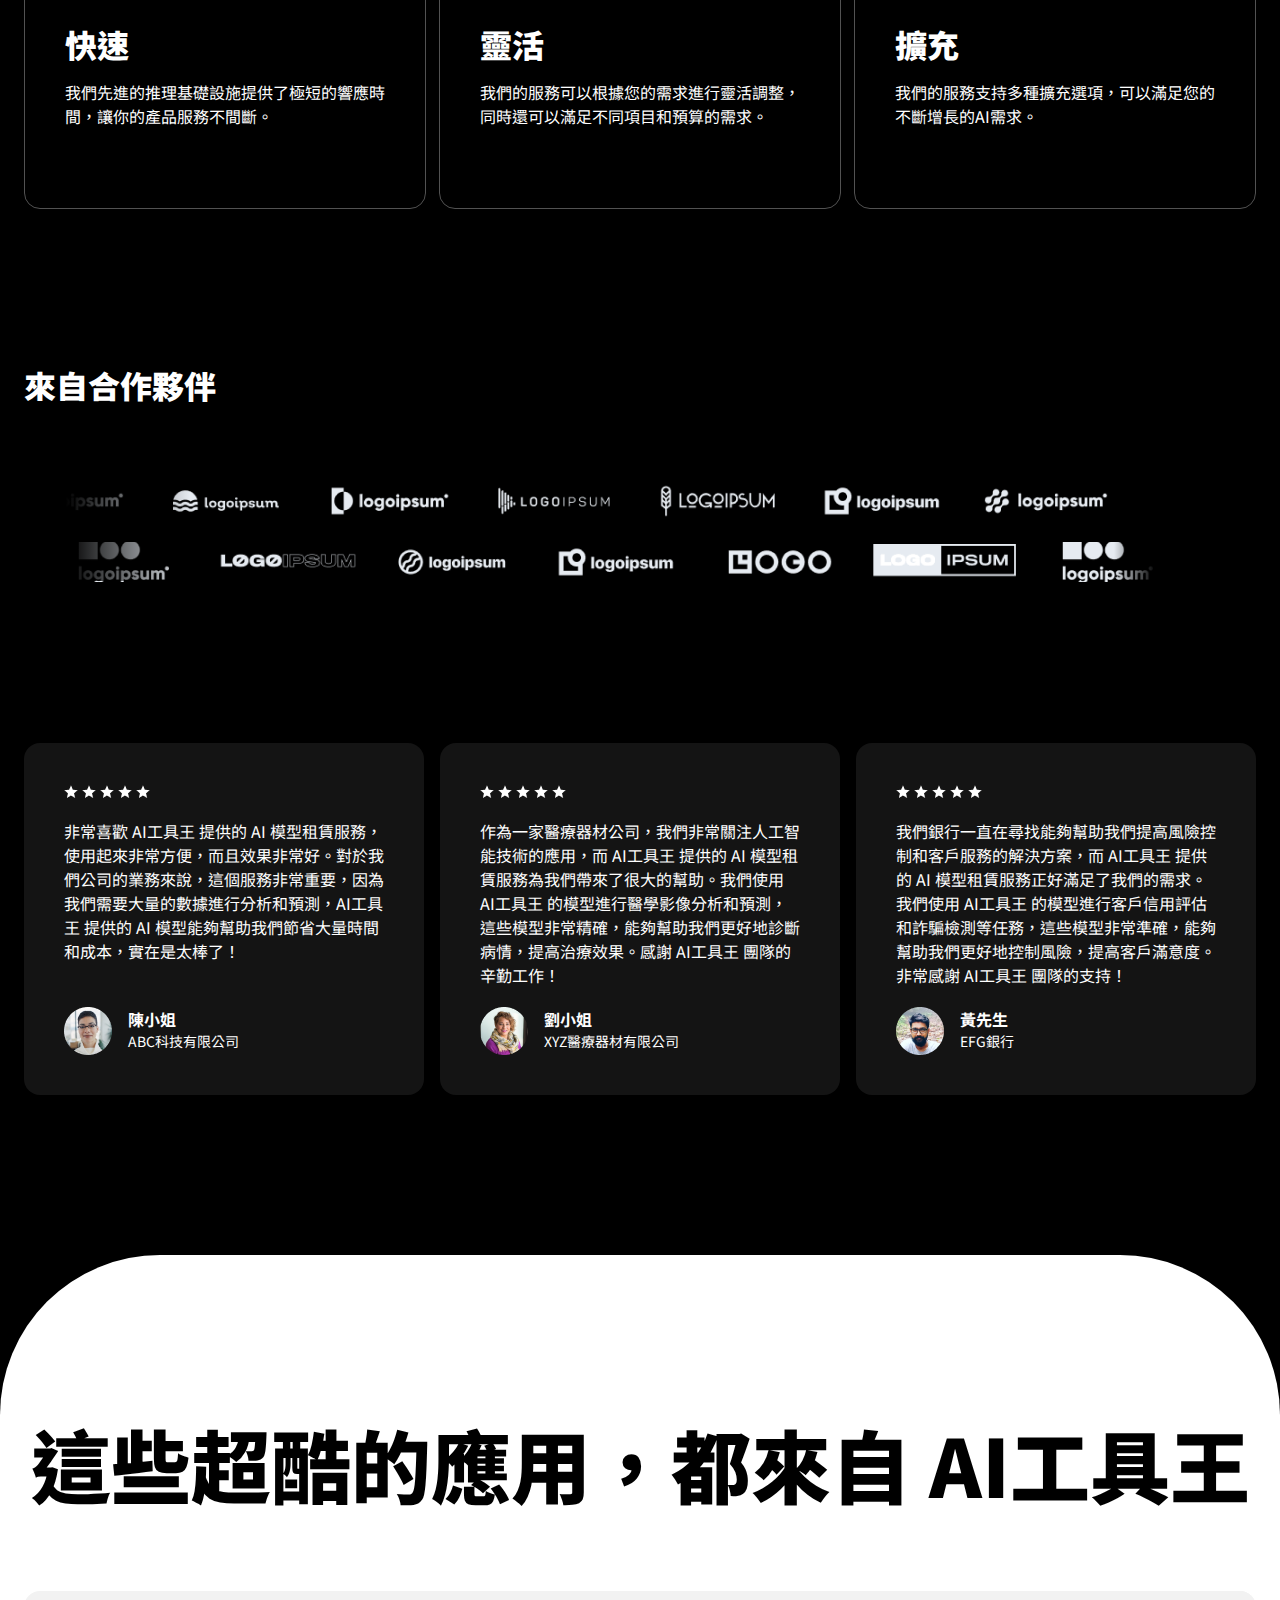
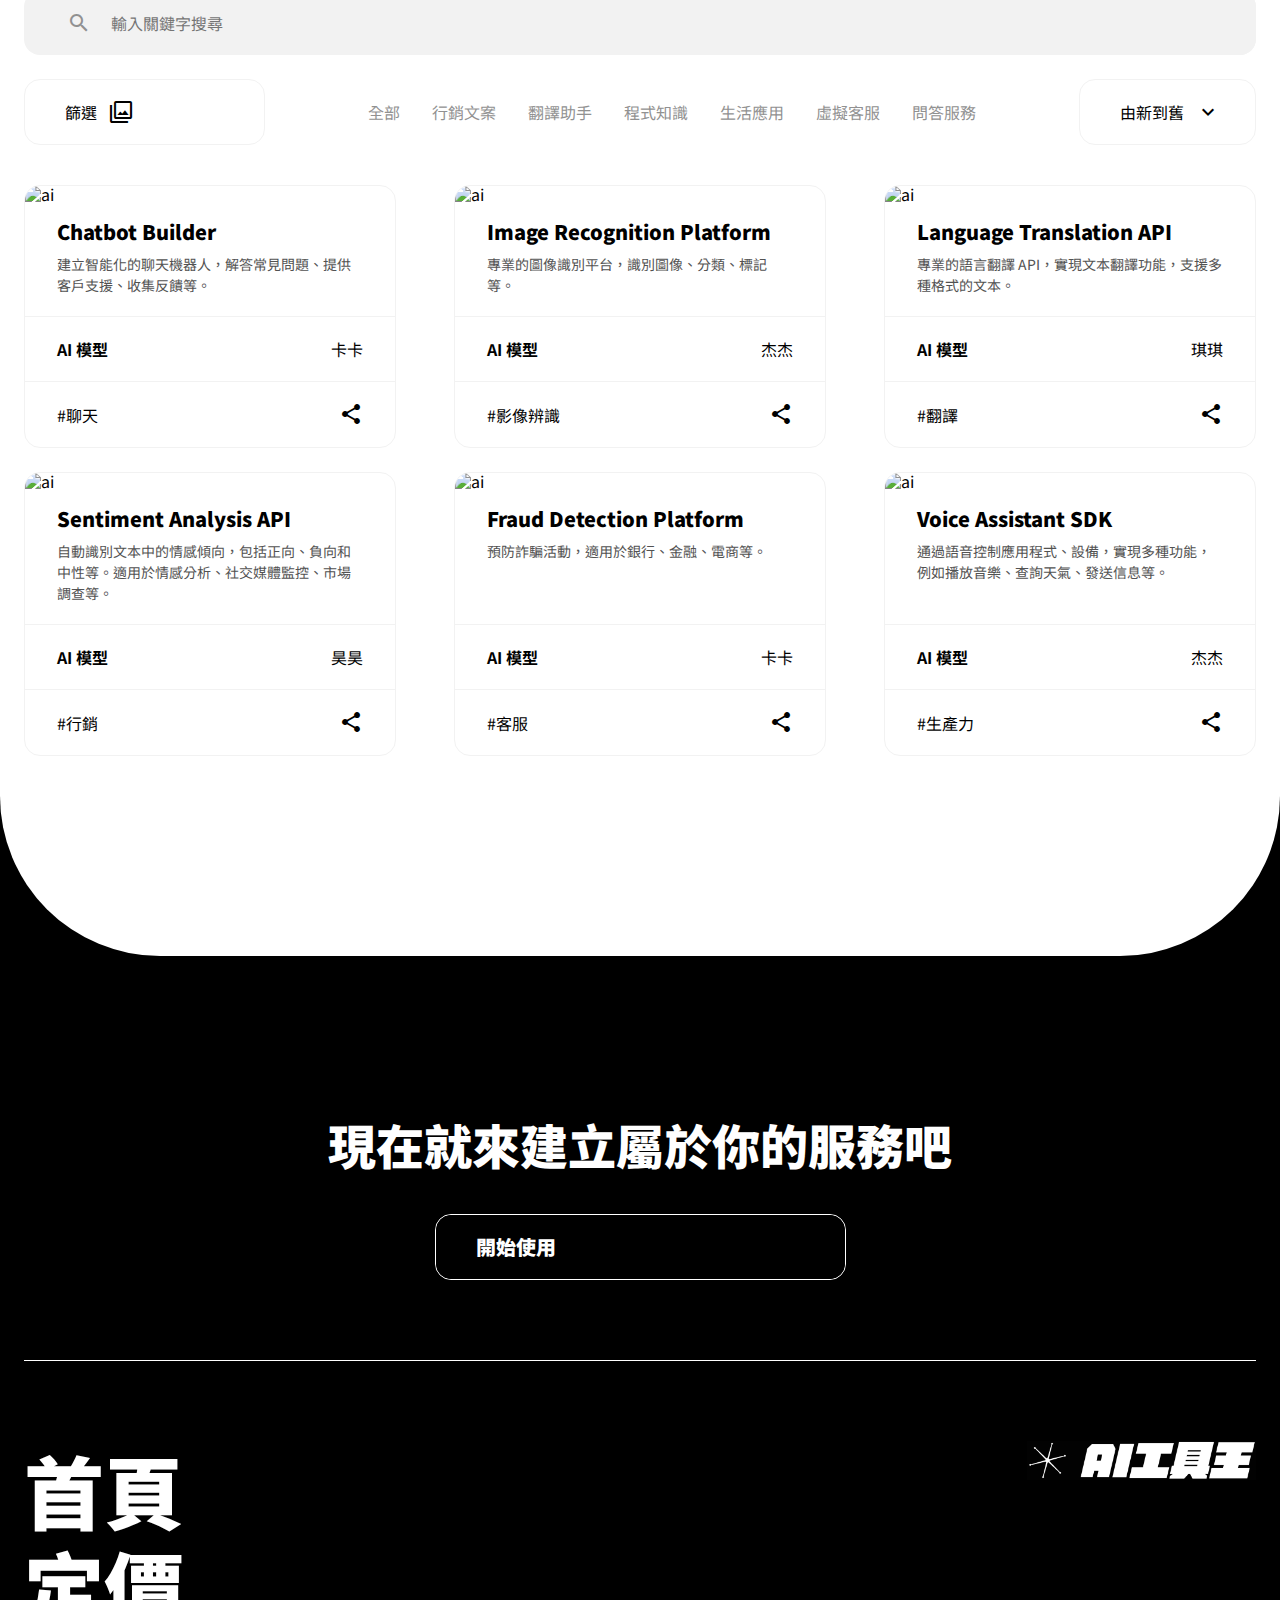
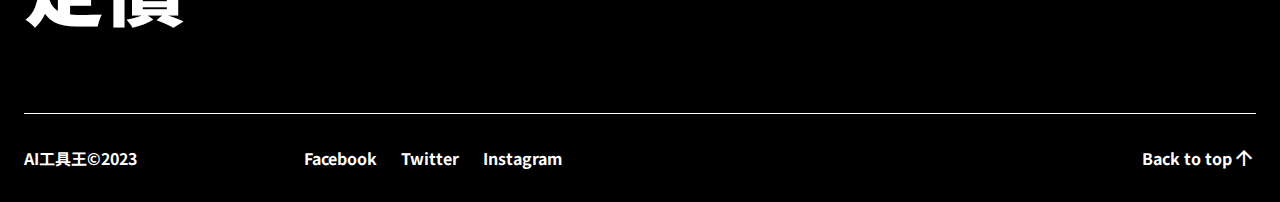
==== commit bee2c52e: "Resolve merge conflicts" ====
--- a/index.html
+++ b/index.html
@@ -21,7 +21,7 @@
       integrity="sha256-CSXorXvZcTkaix6Yvo6HppcZGetbYMGWSFlBw8HfCJo="
       crossorigin="anonymous"
     ></script>
-    <link rel="stylesheet" href="./style.css" />
+    <link rel="stylesheet" href="./style/style.css" />
     <title>AI工具王</title>
   </head>
   <body>
@@ -35,7 +35,7 @@
           <img src="./img/hamburger.png" alt="hamburger" />
         </button>
         <div class="menu">
-          <ul>
+          <ul class="menu-item">
             <li><a href="./index.html">首頁</a></li>
             <li><a href="./page.html">定價</a></li>
           </ul>
@@ -306,7 +306,12 @@
             <h2>這些超酷的應用，都來自 AI工具王</h2>
             <div class="search">
               <a href="#"> <span class="material-icons"> search </span></a>
-              <input class="tools-input" type="input" value="輸入關鍵字搜尋" />
+              <input
+                class="tools-input"
+                type="input"
+                placeholder="輸入關鍵字搜尋"
+                id="search-input"
+              />
             </div>
 
             <!-- tools search -->
@@ -318,25 +323,39 @@
 
               <div class="ul-list">
                 <ul>
-                  <li><a href="#">全部</a></li>
-                  <li><a href="#">聊天</a></li>
-                  <li><a href="#">影像辨識</a></li>
-                  <li><a href="#">翻譯</a></li>
-                  <li><a href="#">行銷</a></li>
-                  <li><a href="#">客服</a></li>
-                  <li><a href="#">生產力</a></li>
+                  <li><a href="#" class="list-item" id="all">全部</a></li>
+                  <li><a href="#" class="list-item" id="sales">行銷文案</a></li>
+                  <li>
+                    <a href="#" class="list-item" id="translate">翻譯助手</a>
+                  </li>
+                  <li>
+                    <a href="#" class="list-item" id="knowledge">程式知識</a>
+                  </li>
+                  <li><a href="#" class="list-item" id="daily">生活應用</a></li>
+                  <li>
+                    <a href="#" class="list-item" id="aihost">虛擬客服</a>
+                  </li>
+                  <li>
+                    <a href="#" class="list-item" id="conversation">問答服務</a>
+                  </li>
                 </ul>
               </div>
 
-              <div class="input-img">
-                <input type="button" value="由新到舊" />
+              <div class="input-img btn-sort">
+                <button type="button" id="sort-title">由新到舊</button>
+                <!-- <input type="button" value="由新到舊" /> -->
                 <span class="material-icons"> expand_more</span>
+
+                <div class="input-sort-list">
+                  <button class="sort-item" type="button">由新到舊</button>
+                  <button class="sort-item" type="button">由舊到新</button>
+                </div>
               </div>
             </div>
 
             <!-- tools list -->
             <div class="tool-list">
-              <ul class="containerB">
+              <ul class="container-tool" id="list">
                 <li class="card">
                   <div class="card-img">
                     <img
@@ -357,7 +376,6 @@
                     <a href="#"><span class="material-icons"> share </span></a>
                   </div>
                 </li>
-                <!-- <li class="card" id="list"></li> -->
 
                 <li class="card">
                   <div class="card-img">
@@ -470,17 +488,17 @@
             </div>
             <!-- tools pagenation -->
             <div class="pagenation">
-              <ul>
-                <li><a href="#">1</a></li>
+              <ul class="page-list">
+                <!-- <li><a href="#">1</a></li>
                 <li><a href="#">2</a></li>
                 <li><a href="#">3</a></li>
                 <li><a href="#">4</a></li>
-                <li><a href="#">5</a></li>
-                <li>
+                <li><a href="#">5</a></li> -->
+                <!-- <li>
                   <a href="#"
                     ><span class="material-icons"> navigate_next </span></a
                   >
-                </li>
+                </li> -->
               </ul>
             </div>
           </div>
@@ -531,6 +549,7 @@
       </div>
     </footer>
     <script src="https://unpkg.com/swiper@8/swiper-bundle.min.js"></script>
+    <script src="https://unpkg.com/axios@1.1.2/dist/axios.min.js"></script>
     <script src="./all.js"></script>
   </body>
 </html>
--- a/style/style.css
+++ b/style/style.css
@@ -0,0 +1,705 @@
+* {
+  margin: 0;
+  padding: 0;
+  border: 0;
+  font-size: 100%;
+  font: inherit;
+  vertical-align: baseline;
+  font-family: "Noto Sans TC", sans-serif;
+}
+
+/* HTML5 display-role reset for older browsers */
+article, aside, details, figcaption, figure,
+footer, header, hgroup, menu, nav, section {
+  display: block;
+}
+
+body {
+  line-height: 1;
+  background-color: #000;
+}
+
+ol, ul {
+  list-style: none;
+}
+
+blockquote, q {
+  quotes: none;
+}
+
+blockquote:before, blockquote:after,
+q:before, q:after {
+  content: "";
+  content: none;
+}
+
+table {
+  border-collapse: collapse;
+  border-spacing: 0;
+}
+
+img {
+  max-width: 100%;
+  height: auto;
+}
+
+/* --blank line-- */
+.wrap {
+  margin: 0 auto;
+  max-width: 1296px;
+  padding: 0 24px;
+}
+
+nav {
+  display: flex;
+  align-items: center;
+  justify-content: space-between;
+  border-bottom: 1px solid white;
+}
+nav .nav-logo {
+  width: 18.89%;
+  margin: 20px 0;
+}
+nav .hbgIcon {
+  display: none;
+}
+nav .menu ul {
+  display: flex;
+  color: #fff;
+}
+nav .menu a {
+  margin-left: 20px;
+  font-weight: 700;
+  color: #fff;
+  text-decoration: none;
+}
+
+main .landing-top h1 {
+  color: #fff;
+  font-weight: 900;
+  font-size: 120px;
+  line-height: 1.2;
+}
+main .landing-top input {
+  color: #fff;
+  background-color: #000;
+  border: 1px solid #fff;
+  padding: 20px 40px;
+  border-radius: 16px;
+  font-size: 20px;
+  font-weight: 900;
+  margin-top: 40px;
+  cursor: pointer;
+}
+main .landing-top input:hover {
+  background-color: #fff;
+  color: #000;
+}
+main .animate {
+  display: flex;
+  justify-content: flex-end;
+  margin-top: 100px;
+  background: transparent;
+  overflow: hidden;
+}
+main .service {
+  display: flex;
+  flex-wrap: wrap;
+  justify-content: space-between;
+  color: #fff;
+  margin-top: 160px;
+}
+main .service .service-left {
+  font-size: 32px;
+  font-weight: 900;
+  margin-bottom: 24px;
+}
+main .service .service-right {
+  font-size: 48px;
+  font-weight: 900;
+  line-height: 1.2;
+  max-width: 856px;
+}
+main .benefit {
+  display: flex;
+  justify-content: space-between;
+  margin-top: 80px;
+}
+main .benefit .card {
+  padding: 80px 40px;
+  color: #fff;
+  border: 1px solid #525252;
+  border-radius: 16px;
+  width: 26%;
+}
+main .benefit .card img {
+  height: 66.67px;
+  margin-bottom: 26.67px;
+}
+main .benefit .card h3 {
+  color: #fff;
+  font-size: 32px;
+  font-weight: 900;
+}
+main .benefit .card p {
+  margin-top: 20px;
+  line-height: 1.5;
+}
+main .partner {
+  margin-top: 160px;
+}
+main .partner .partner-top {
+  color: #fff;
+  font-size: 32px;
+  font-weight: 900;
+}
+main .partner .mask-left {
+  width: 13%;
+  height: 20%;
+  background: linear-gradient(to right, rgb(0, 0, 0) 0%, rgb(0, 0, 0) 25%, rgba(0, 0, 0, 0) 100%);
+  position: absolute;
+}
+main .partner .mask-right {
+  width: 13%;
+  height: 20%;
+  background: linear-gradient(to right, rgba(0, 0, 0, 0) 0%, rgb(0, 0, 0) 25%, rgb(0, 0, 0) 100%);
+  position: absolute;
+  right: 0;
+}
+main .partner .scrollable-container {
+  overflow-x: auto;
+  white-space: nowrap;
+}
+main .partner .p-top {
+  margin: 80px 20px 0 20px;
+}
+main .partner .p-down {
+  margin: 20px 20px 160px 20px;
+}
+main .share-block {
+  display: flex;
+  justify-content: space-between;
+  color: #fff;
+  margin-bottom: 160px;
+}
+main .share-block .share {
+  display: flex;
+  flex-direction: column;
+  justify-content: space-between;
+  width: 26%;
+  background: rgba(255, 255, 255, 0.08);
+  border-radius: 16px;
+  padding: 40px;
+}
+main .share-block .share .share-top ul {
+  display: flex;
+  margin-bottom: 20px;
+}
+main .share-block .share .share-top li {
+  margin-right: 4px;
+}
+main .share-block .share .share-top p {
+  line-height: 1.5;
+  margin-bottom: 20px;
+}
+main .share-block .share .share-down {
+  display: flex;
+  align-items: center;
+}
+main .share-block .share .share-down .br {
+  margin: 0 0 0 16px;
+}
+main .share-block .share .share-down .br span {
+  font-weight: 700;
+}
+main .share-block .share .share-down .br p {
+  margin-top: 4px;
+  font-size: 14px;
+  line-height: 21px;
+}
+main .swiper {
+  display: none;
+}
+
+section {
+  /* big white */
+  /* tools content */
+  /* tools search */
+  /* tools list */
+  /* tools pagenation */
+}
+section .bg-white {
+  background-color: #fff;
+  border-radius: 160px;
+  padding: 160px 0;
+  margin-bottom: 80px;
+}
+section .tools-width {
+  max-width: 1296px;
+  margin: 0 auto;
+  padding: 0 24px;
+}
+section .tools h2 {
+  font-size: 80px;
+  font-weight: 900;
+  line-height: 1.2;
+  margin-bottom: 80px;
+  text-align: center;
+}
+section .search {
+  display: flex;
+  align-items: center;
+  background: #F2F2F2;
+  border-radius: 16px;
+  margin-bottom: 24px;
+}
+section .search span {
+  color: #919191;
+  margin-left: 43px;
+  padding: 20px 0;
+}
+section .tools-input {
+  width: 100%;
+  background: #F2F2F2;
+  border-radius: 16px;
+  padding: 20px;
+  color: #919191;
+  outline: none;
+}
+section .tools-search {
+  display: flex;
+  justify-content: space-between;
+  align-items: center;
+  margin-bottom: 40px;
+  flex-wrap: wrap;
+}
+section .input-img {
+  position: relative;
+  padding: 20px 34.7px 20px 40px;
+  display: flex;
+  border: 1px solid #F2F2F2;
+  border-radius: 16px;
+  cursor: pointer;
+}
+section .input-img button {
+  margin-right: 12px;
+  background-color: #fff;
+}
+section .input-img .btn-sort, section .input-img input {
+  margin-right: 12px;
+  background-color: #fff;
+}
+section .input-sort-list {
+  display: none;
+}
+section .open-sort-list {
+  position: absolute;
+  top: 70px;
+  left: 0;
+  padding: 20px 34.7px 20px 40px;
+  display: flex;
+  flex-direction: column;
+  border: 1px solid #F2F2F2;
+  border-radius: 16px;
+  background-color: #fff;
+}
+section .open-sort-list .sort-item {
+  cursor: pointer;
+  border-radius: 16px;
+  margin: 5px 0;
+  padding: 15px;
+}
+section .open-sort-list .sort-item:hover {
+  background-color: #F2F2F2;
+}
+section .ul-list {
+  overflow-x: auto;
+  white-space: nowrap;
+}
+section .ul-list ul {
+  display: flex;
+}
+section .ul-list li a {
+  display: block;
+  padding: 8px 16px;
+  color: #919191;
+  text-decoration: none;
+  line-height: 1.5;
+}
+section .ul-list li a:hover {
+  background: #F2F2F2;
+  border-radius: 16px;
+}
+section .ul-list .active, section .ul-list .list-item.active:hover {
+  color: #ffffff;
+  background-color: #000000;
+  border-radius: 16px;
+}
+section .container-tool {
+  display: flex;
+  flex-wrap: wrap;
+  justify-content: space-between;
+}
+section .container-tool .card-img {
+  overflow: hidden;
+}
+section .card {
+  display: flex;
+  flex-direction: column;
+  border: 1px solid #F2F2F2;
+  border-radius: 16px;
+  width: 30%;
+  overflow: hidden;
+  margin-bottom: 24px;
+}
+section .card h3 {
+  font-weight: 900;
+  font-size: 20px;
+  margin: 20px 32px 12px 32px;
+}
+section .cardP {
+  font-size: 14px;
+  line-height: 1.5;
+  color: #525252;
+  margin: 0 32px 20px 32px;
+  flex-grow: 1;
+}
+section .card-item {
+  display: flex;
+  justify-content: space-between;
+  align-items: center;
+  padding: 20px 32px;
+  border-top: 1px solid #F2F2F2;
+}
+section .card-item a {
+  color: #000;
+}
+section .pBold {
+  font-weight: 700;
+  font-size: 16px;
+  line-height: 1.5;
+}
+section .card-layer {
+  overflow: hidden;
+}
+section .card img:hover {
+  transform: scale(1.2);
+  transition: all 0.2s ease-out;
+}
+section .pagenation {
+  margin-top: 16px;
+}
+section .pagenation ul {
+  display: flex;
+  justify-content: flex-end;
+  padding-right: 4px;
+}
+section .pagenation a {
+  display: flex;
+  align-items: center;
+  justify-content: center;
+  font-weight: 700;
+  font-size: 14px;
+  line-height: 1.5;
+  text-decoration: none;
+  color: #020202;
+  padding: 16px 4px;
+  width: 48px;
+}
+section .pagenation a:hover {
+  background: #000000;
+  color: #fff;
+  border-radius: 16px;
+}
+
+footer {
+  max-width: 1296px;
+  margin: 0 auto;
+  padding: 0 24px;
+  /* footer */
+}
+footer .switch {
+  padding: 80px 0;
+  color: #fff;
+  display: flex;
+  flex-direction: column;
+  align-items: center;
+}
+footer .switch h2 {
+  font-weight: 900;
+  font-size: 48px;
+  line-height: 1.2;
+  margin-bottom: 40px;
+}
+footer .input-imgB {
+  align-items: center;
+  display: flex;
+  border: 1px solid white;
+  border-radius: 16px;
+}
+footer .input-imgB a {
+  display: flex;
+  font-weight: 900;
+  font-size: 20px;
+  line-height: 1.2;
+  padding: 20px 0px 20px 40px;
+  background-color: #000;
+  color: #fff;
+  border-radius: 16px;
+  text-decoration: none;
+}
+footer .input-imgB a:hover {
+  background-color: #fff;
+  color: #000;
+}
+footer .input-imgB span {
+  padding-right: 37px;
+  padding-left: 12px;
+}
+footer .footer {
+  border-top: 1px solid white;
+}
+footer .footer-top {
+  display: flex;
+  justify-content: space-between;
+  margin: 80px 0;
+}
+footer .footer-top .top-L h2 {
+  font-weight: 900;
+  font-size: 80px;
+  line-height: 1.2;
+  color: #fff;
+}
+footer .footer-top .top-R img {
+  width: 228.99px;
+}
+footer .footer-bottom {
+  border-top: 1px solid white;
+  display: grid;
+  grid-template-columns: 1fr 3fr auto;
+  align-items: center;
+  padding: 32px 0;
+  flex-wrap: wrap;
+}
+footer .footer-bottom .bottom-L p, footer .footer-bottom .bottom-L a {
+  font-weight: 700;
+  font-size: 16px;
+  line-height: 1.5;
+  color: #fff;
+  text-decoration: none;
+}
+footer .footer-bottom .bottom-L p {
+  margin-right: 100px;
+}
+footer .footer-bottom .bottom-M a {
+  font-weight: 700;
+  font-size: 16px;
+  line-height: 1.5;
+  color: #fff;
+  text-decoration: none;
+  margin-right: 20px;
+}
+footer .footer-bottom .bottom-R button {
+  display: flex;
+  font-weight: 700;
+  font-size: 16px;
+  line-height: 1.5;
+  color: #fff;
+  background-color: #000000;
+  text-decoration: none;
+  cursor: pointer;
+}
+
+@keyframes animate {
+  0%, 30% {
+    transform: translateY(101%);
+  }
+  80%, 95% {
+    transform: translateY(0);
+  }
+  100% {
+    transform: translateY(-100%);
+  }
+}
+.img1 {
+  animation: animate 4s 2.5s both infinite;
+  animation-duration: 6s;
+  animation-iteration-count: infinite;
+}
+
+.img2 {
+  animation: animate 4s 2s both infinite;
+  animation-duration: 6s;
+  animation-iteration-count: infinite;
+}
+
+.img3 {
+  animation: animate 4s 1.5s both infinite;
+  animation-duration: 6s;
+  animation-iteration-count: infinite;
+}
+
+@media (max-width: 992px) {
+  nav .nav-logo {
+    width: 50%;
+  }
+  nav .hbgIcon {
+    display: flex;
+    background: none;
+    cursor: pointer;
+    height: 150%;
+    margin-left: 50%;
+  }
+  nav .open li {
+    top: 100%;
+    width: 100%;
+    transition: 0.3s ease-out;
+    transform: scale(1, 0);
+    transform-origin: top;
+  }
+  nav .menu ul {
+    transform: scale(1, 1);
+    position: absolute;
+    top: 100px;
+    right: 50px;
+  }
+  main .animate {
+    margin-top: 180px;
+  }
+  main .landing .landing-top h1 {
+    font-size: 48px;
+    line-height: 1.2;
+    margin-top: 40px;
+  }
+  main .landing .animate img {
+    width: 33%;
+  }
+  main .service .service-left h2 {
+    font-size: 20px;
+  }
+  main .service .service-right p {
+    font-size: 32px;
+    margin-bottom: 48px;
+  }
+  main .benefit {
+    display: flex;
+    flex-direction: column;
+    align-items: center;
+    margin: 0 40px;
+  }
+  main .benefit .card {
+    width: 100%;
+    margin: 12px 0;
+  }
+  main .partner {
+    margin-top: 120px;
+  }
+  main .partner .partner-top h2 {
+    font-size: 20px;
+  }
+  main .share-block {
+    display: none;
+  }
+  main .swiper {
+    display: flex;
+    flex-direction: column;
+    align-items: center;
+    margin: 0 0 156px;
+    color: #F2F2F2;
+    width: 100%;
+  }
+  main .swiper-slide {
+    display: flex;
+    justify-content: center;
+  }
+  main .share {
+    display: flex;
+    flex-direction: column;
+    width: 80%;
+    background: rgba(255, 255, 255, 0.08);
+    border-radius: 16px;
+    padding: 40px;
+  }
+  main .share .share-top ul {
+    display: flex;
+    margin-bottom: 20px;
+  }
+  main .share .share-top li {
+    margin-right: 4px;
+  }
+  main .share .share-top p {
+    line-height: 1.5;
+    margin-bottom: 20px;
+    height: 150px;
+  }
+  main .share .share-down {
+    display: flex;
+    align-items: center;
+  }
+  main .share .share-down .br {
+    margin: 0 0 0 16px;
+  }
+  main .share .share-down .br span {
+    font-weight: 700;
+  }
+  main .share .share-down .br p {
+    margin-top: 4px;
+    font-size: 14px;
+    line-height: 21px;
+  }
+  section .bg-white {
+    border-radius: 20px;
+  }
+  section .ul-list {
+    margin: 0 auto;
+    margin-top: 32px;
+    order: 1;
+  }
+  section .tools h2 {
+    font-size: 32px;
+    text-align: center;
+    line-height: 1.2;
+  }
+  section .card {
+    width: 48%;
+  }
+  section .card-img img {
+    width: 100%;
+    height: 100%;
+  }
+  footer .switch h2 {
+    font-size: 32px;
+    text-align: center;
+  }
+  footer .input-imgB {
+    margin-bottom: 80px;
+  }
+  footer .footer-top {
+    display: flex;
+    flex-direction: column-reverse;
+  }
+  footer .footer-top .top-R {
+    margin-bottom: 40px;
+  }
+  footer .footer-top .top-L h2 {
+    font-size: 48px;
+  }
+}
+@media (max-width: 767px) {
+  section .card {
+    width: 100%;
+  }
+  footer .footer-bottom {
+    display: flex;
+    justify-content: center;
+  }
+  footer .footer-bottom .bottom-L {
+    margin-bottom: 24px;
+  }
+  footer .footer-bottom .bottom-M {
+    order: 2;
+  }
+  footer .footer-bottom .bottom-R {
+    margin-bottom: 24px;
+  }
+}/*# sourceMappingURL=style.css.map */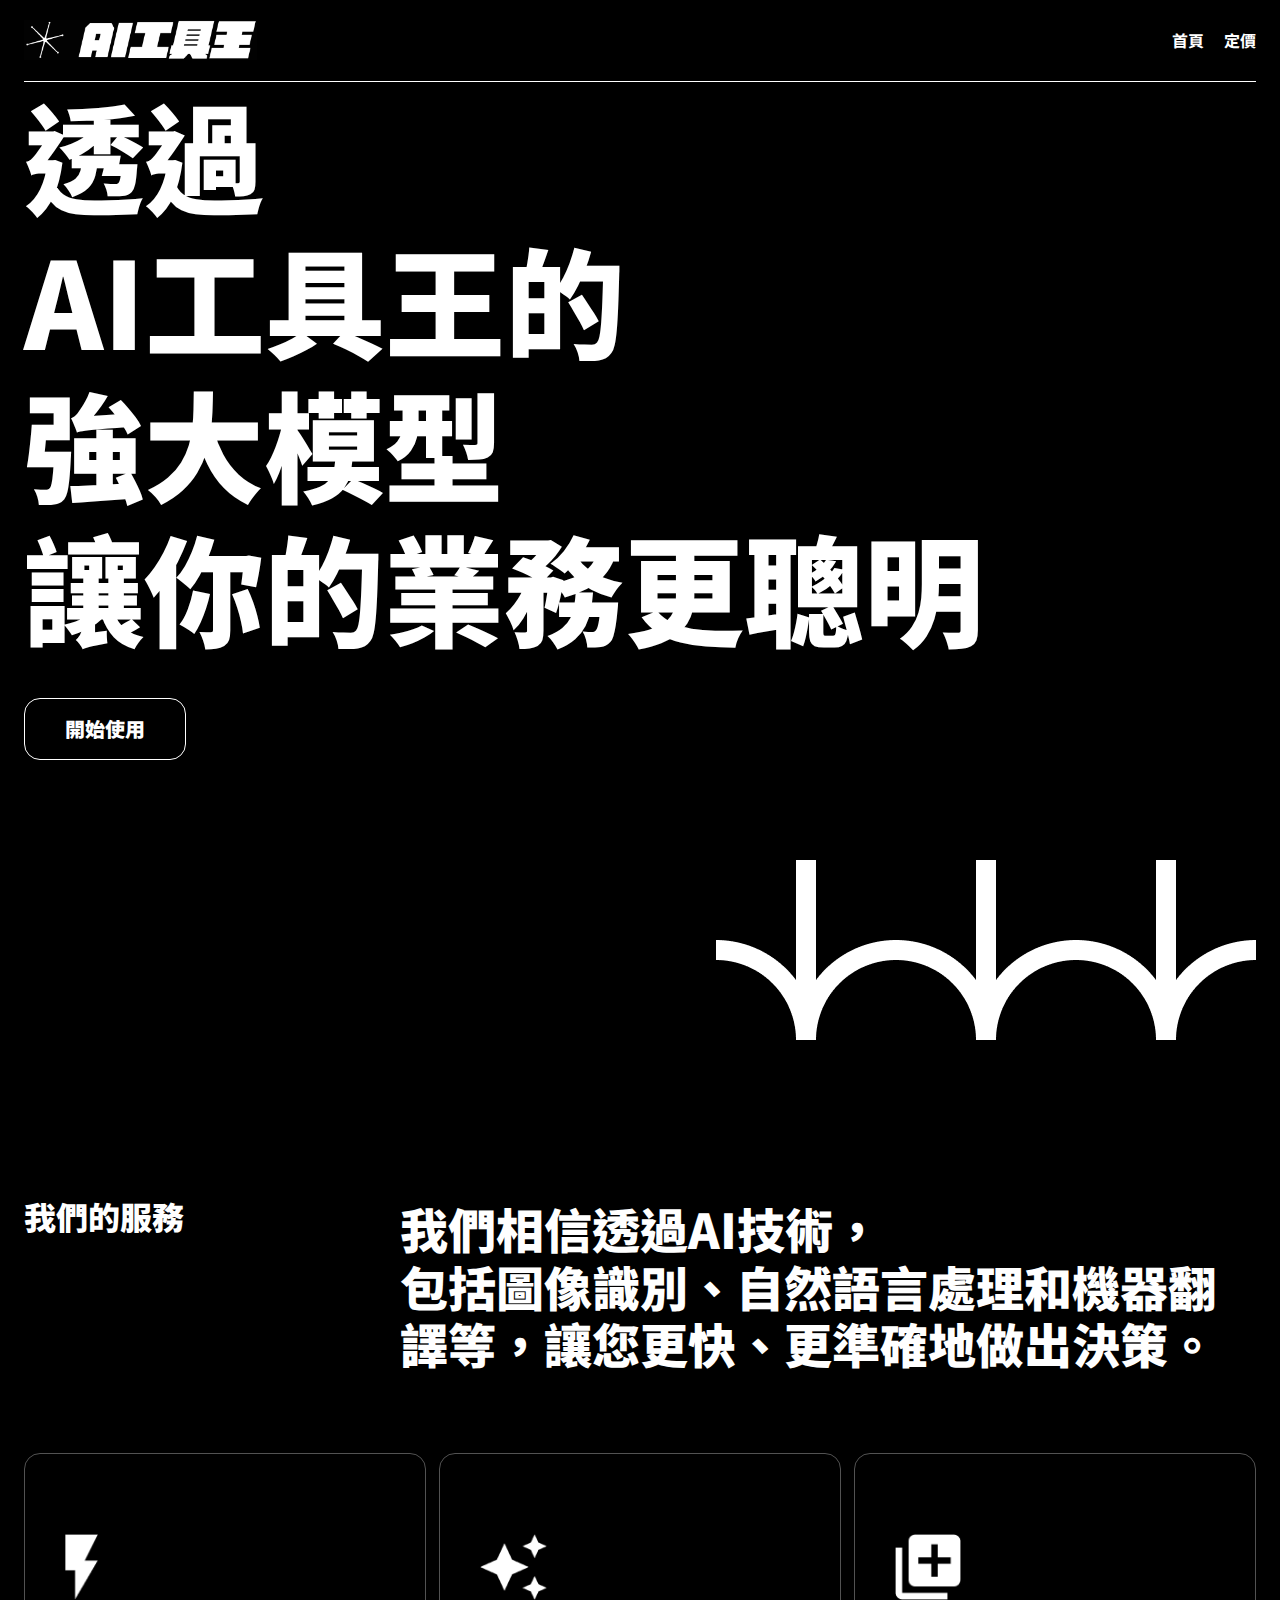
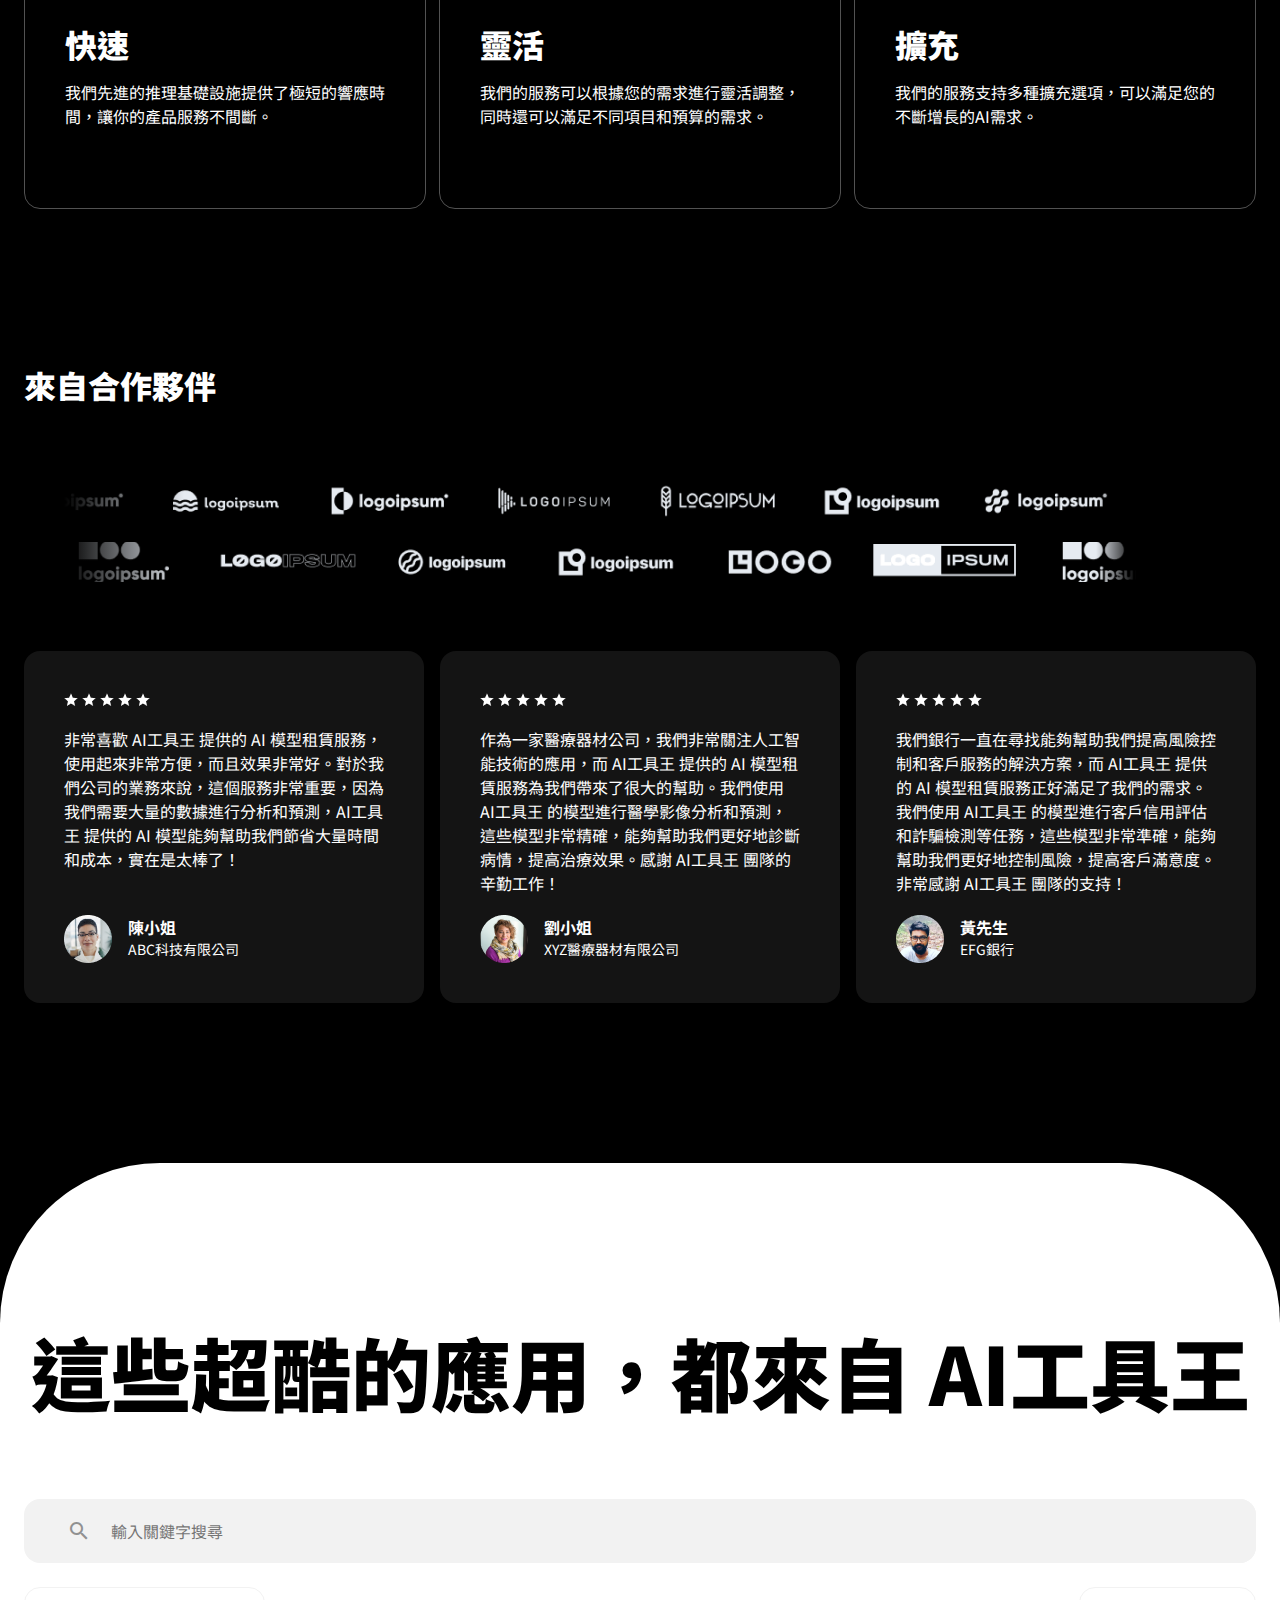
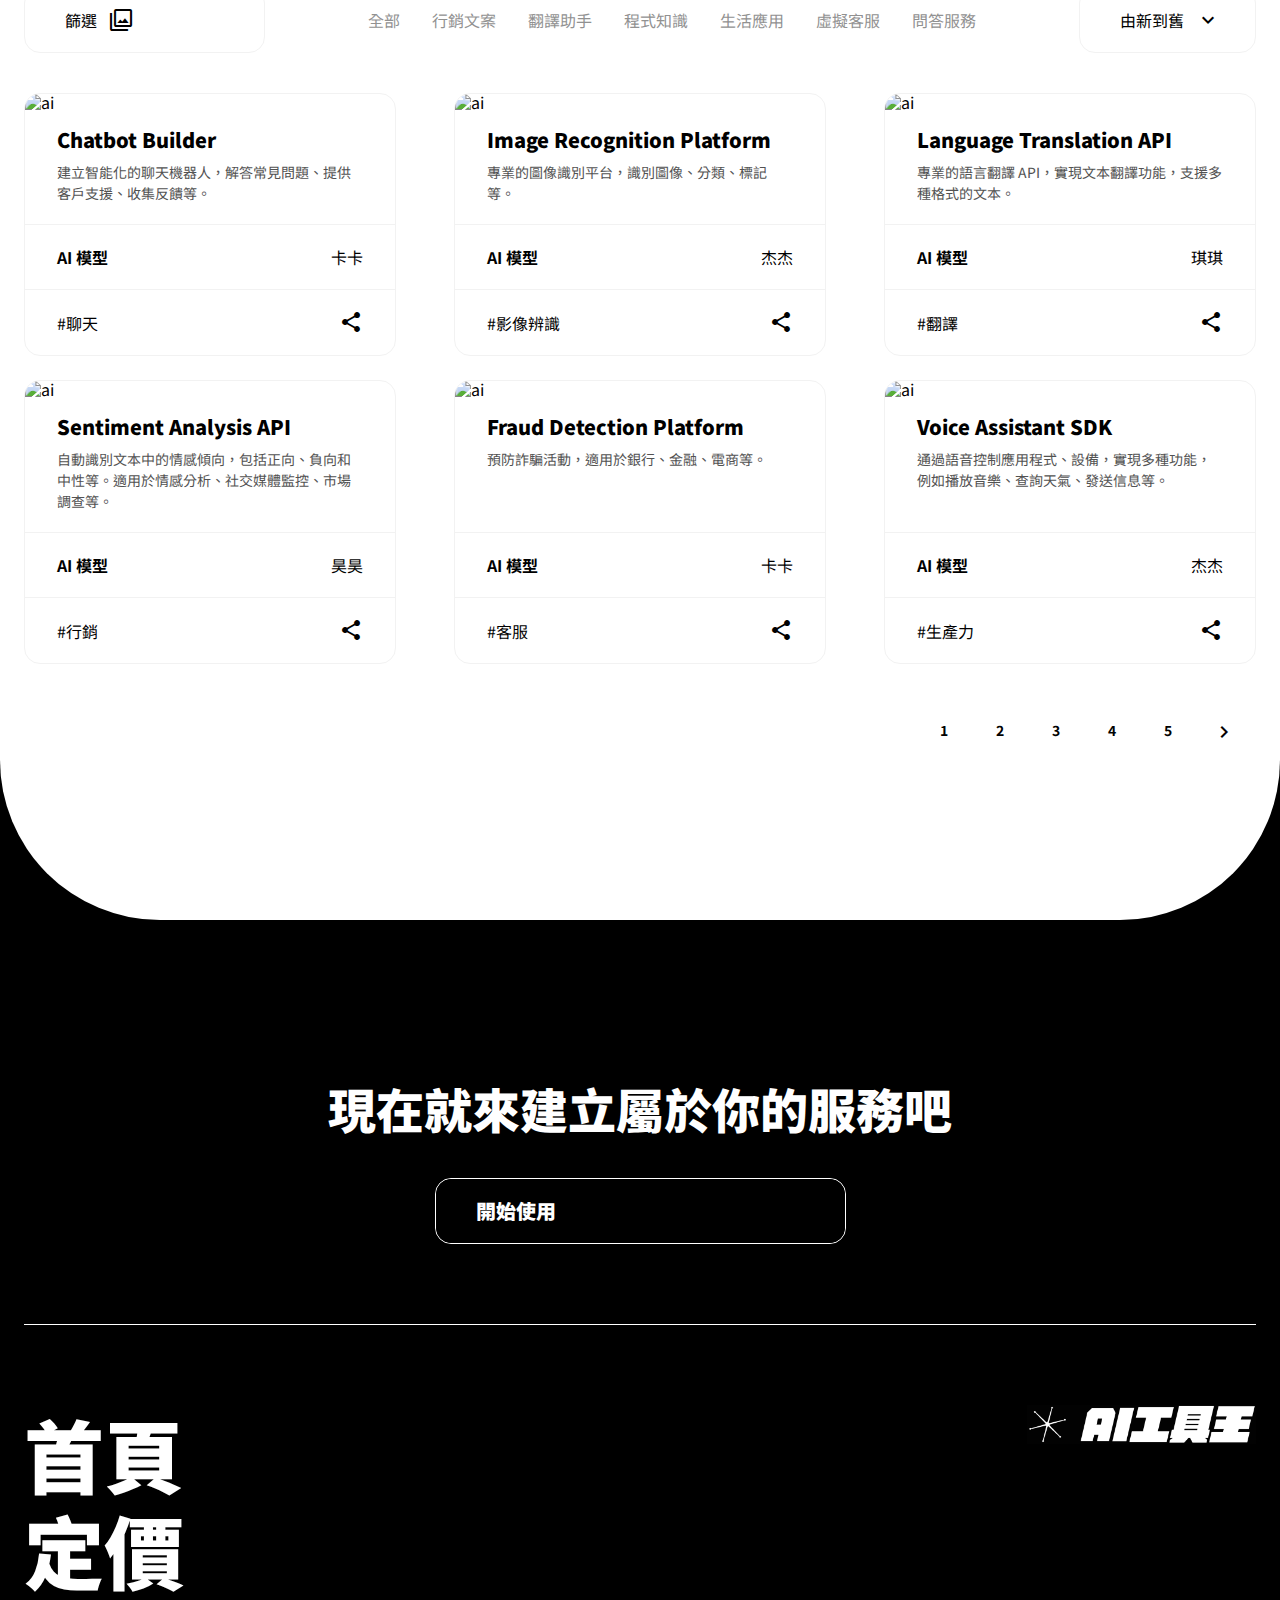
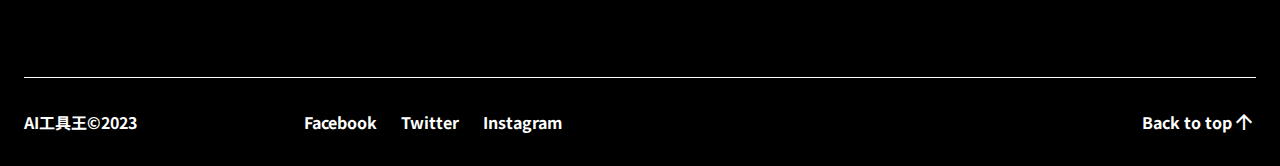
==== commit 3271954d: "update detail" ====
--- a/index.html
+++ b/index.html
@@ -32,7 +32,7 @@
           <a href="#"><img src="./img/logo.png" alt="logo" /></a>
         </div>
         <button class="hbgIcon" type="button">
-          <img src="./img/hamburger.png" alt="hamburger" />
+          <img src="./img/menu_white_24dp.svg" alt="hamburger" />
         </button>
         <div class="menu">
           <ul class="menu-item">
@@ -489,16 +489,16 @@
             <!-- tools pagenation -->
             <div class="pagenation">
               <ul class="page-list">
-                <!-- <li><a href="#">1</a></li>
+                <li><a href="#">1</a></li>
                 <li><a href="#">2</a></li>
                 <li><a href="#">3</a></li>
                 <li><a href="#">4</a></li>
-                <li><a href="#">5</a></li> -->
-                <!-- <li>
+                <li><a href="#">5</a></li>
+                <li>
                   <a href="#"
                     ><span class="material-icons"> navigate_next </span></a
                   >
-                </li> -->
+                </li>
               </ul>
             </div>
           </div>
--- a/style/style.css
+++ b/style/style.css
@@ -153,15 +153,19 @@
   font-size: 32px;
   font-weight: 900;
 }
+main .partner .partner-down {
+  position: relative;
+  height: 250px;
+}
 main .partner .mask-left {
   width: 13%;
-  height: 20%;
+  height: 100%;
   background: linear-gradient(to right, rgb(0, 0, 0) 0%, rgb(0, 0, 0) 25%, rgba(0, 0, 0, 0) 100%);
   position: absolute;
 }
 main .partner .mask-right {
   width: 13%;
-  height: 20%;
+  height: 100%;
   background: linear-gradient(to right, rgba(0, 0, 0, 0) 0%, rgb(0, 0, 0) 25%, rgb(0, 0, 0) 100%);
   position: absolute;
   right: 0;
@@ -550,18 +554,28 @@
     height: 150%;
     margin-left: 50%;
   }
-  nav .open li {
-    top: 100%;
-    width: 100%;
+  nav .menu {
+    display: none;
+  }
+  nav .menu.open {
+    display: block;
+  }
+  nav .menu.open ul {
+    flex-direction: column;
+    border: 1px solid #fff;
+    position: absolute;
+    padding: 30px;
+    right: 5%;
+    transform: scale(1, 1);
+    margin-top: 8%;
+  }
+  nav .menu.open li {
+    margin: 20px;
+    display: block;
     transition: 0.3s ease-out;
-    transform: scale(1, 0);
-    transform-origin: top;
-  }
-  nav .menu ul {
-    transform: scale(1, 1);
-    position: absolute;
-    top: 100px;
-    right: 50px;
+  }
+  nav .menu.open li:hover {
+    opacity: 0.7;
   }
   main .animate {
     margin-top: 180px;
